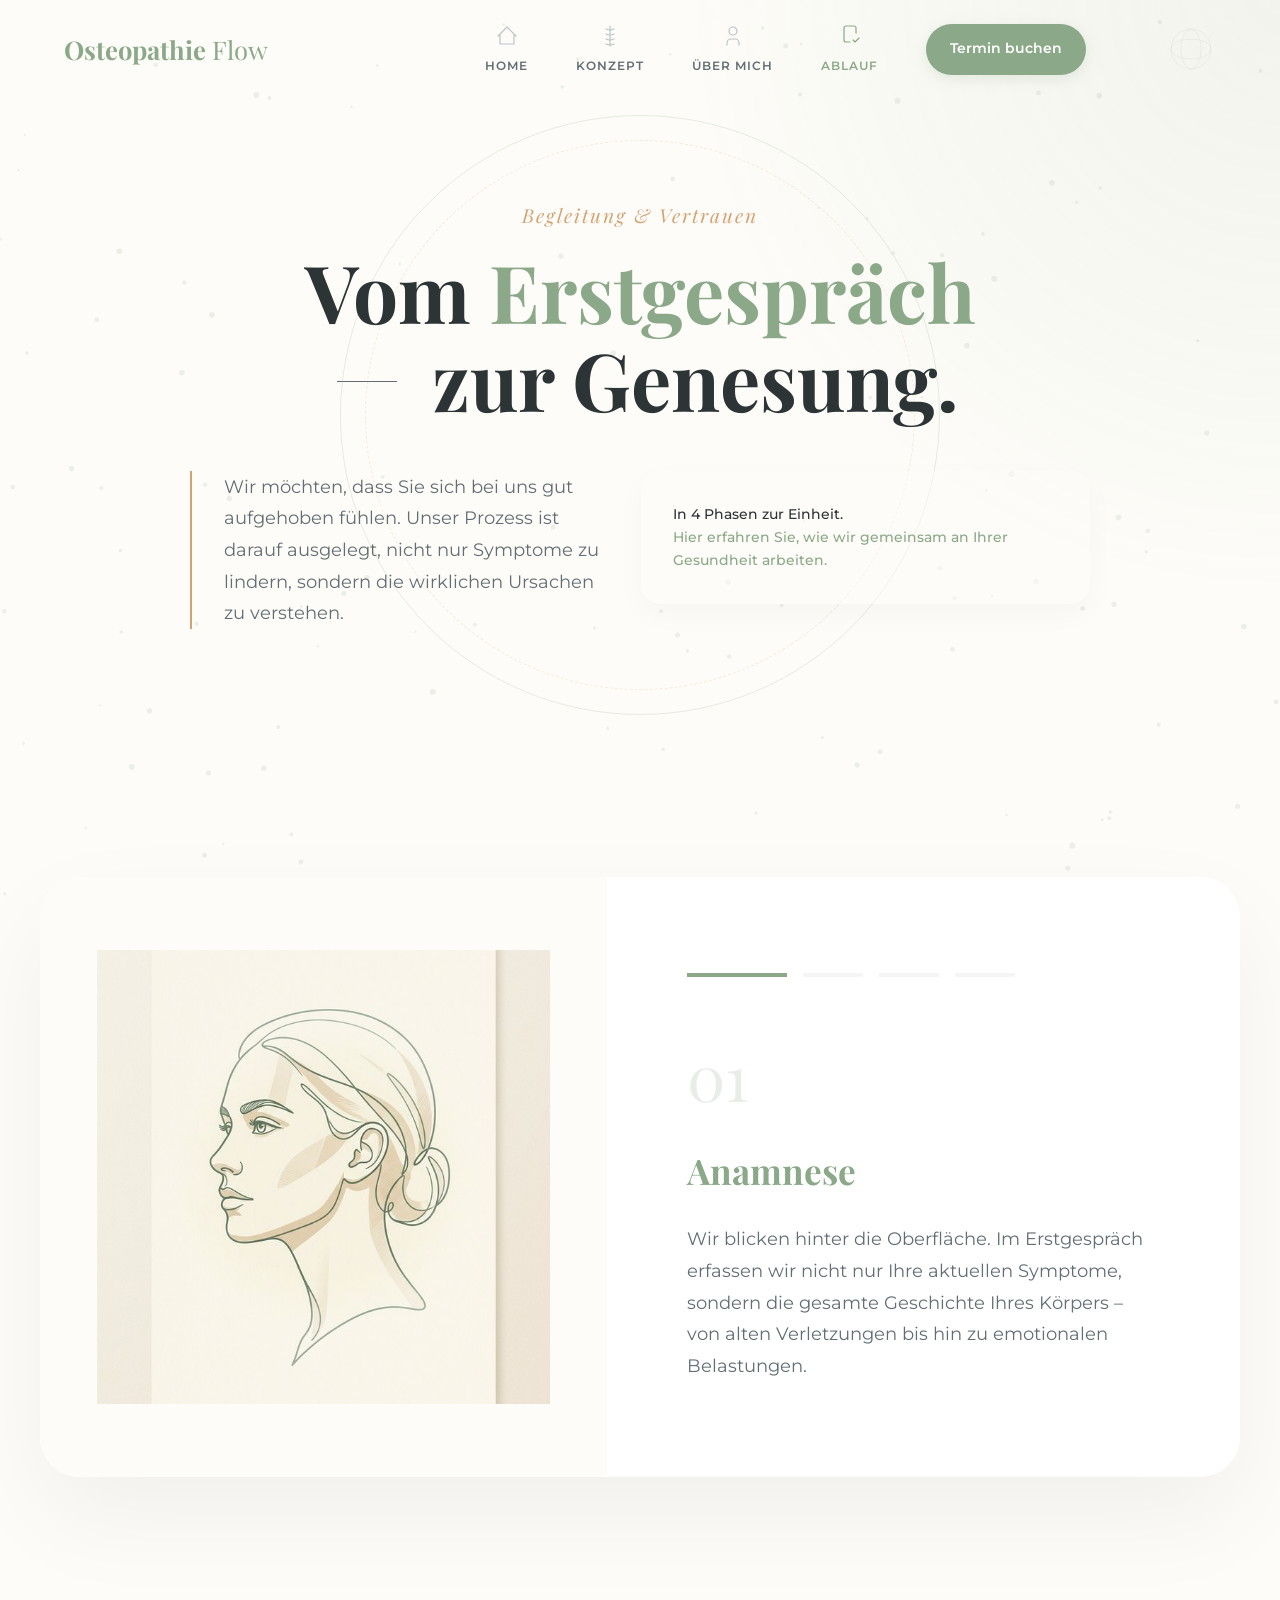
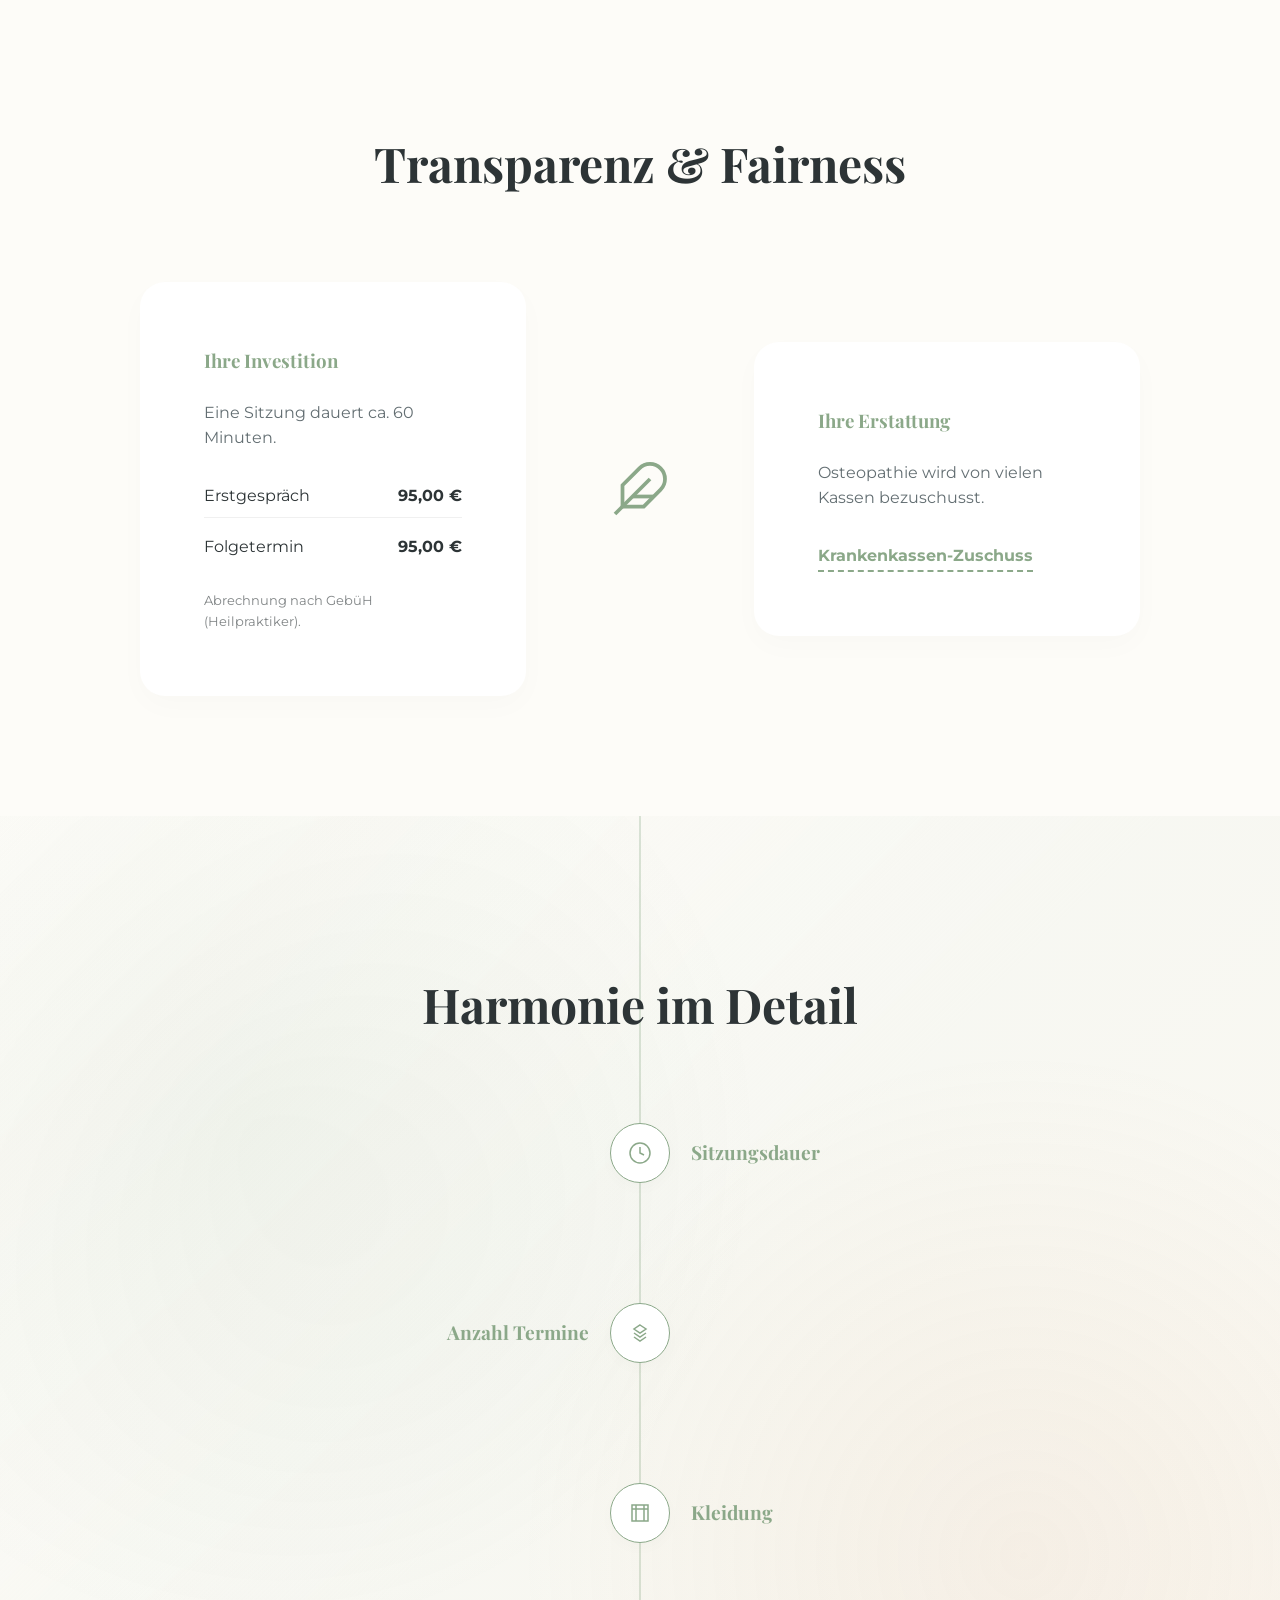
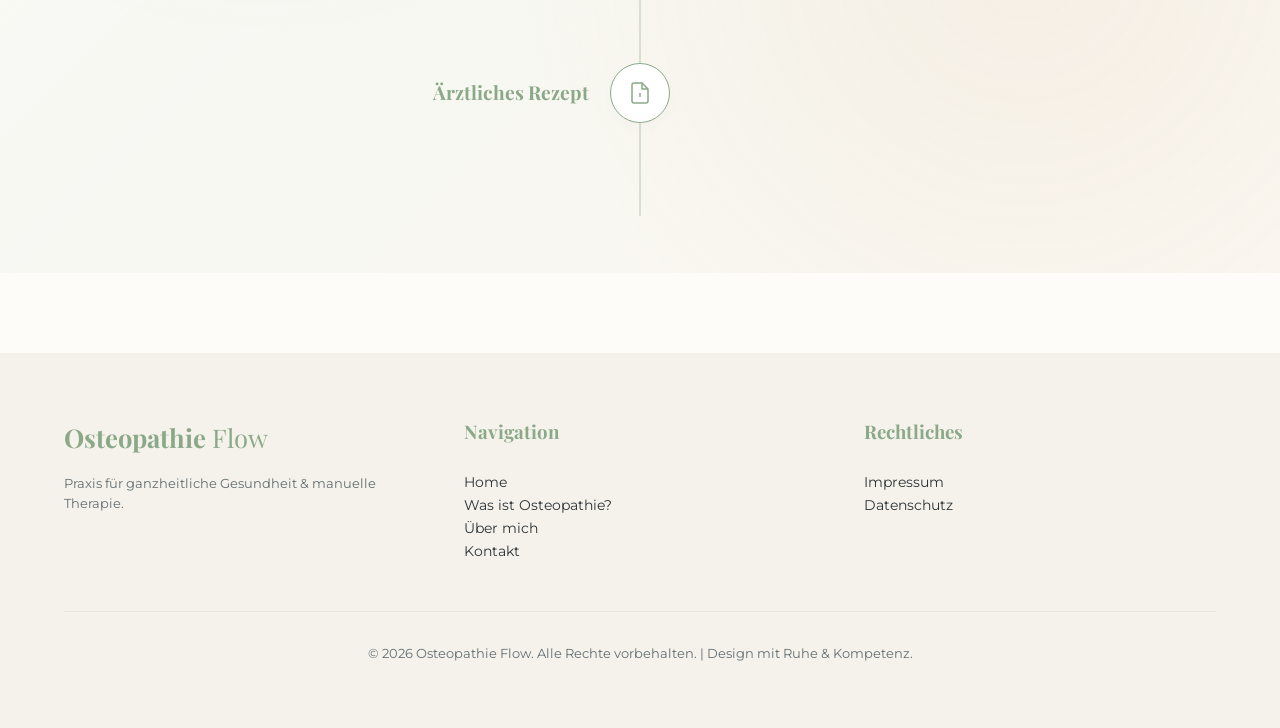
==== ablauf-kosten.html @ a9265644 "Premium Rebrand 2026: Immersive Header, Fascia Particles, Layered Focus Slider, and Interactive Mesh" ====
<!DOCTYPE html>
<html lang="de">
<head>
    <meta charset="UTF-8">
    <meta name="viewport" content="width=device-width, initial-scale=1.0">
    <title>Ablauf & Kosten | Transparenz für Ihre Gesundheit</title>
    <meta name="description" content="Transparente Kosten & Informationen zum Ablauf einer osteopathischen Behandlung. Erstattung durch Krankenkassen & Erstgespräch.">
    <link rel="stylesheet" href="style.css">
    <style>
        .step-card {
            display: flex;
            align-items: center;
            margin-bottom: 3rem;
            background: #fff;
            padding: 2rem;
            border-radius: 15px;
            box-shadow: 0 4px 15px rgba(0,0,0,0.03);
            transition: var(--transition);
        }
        .step-num {
            font-size: 3rem;
            color: var(--primary);
            font-family: 'Playfair Display', serif;
            margin-right: 2rem;
            font-weight: 700;
        }
        .faq-search {
            width: 100%;
            padding: 1rem;
            border: 1px solid #eee;
            border-radius: 50px;
            margin-bottom: 2rem;
            font-family: 'Montserrat', sans-serif;
        }
        .faq-item {
            margin-bottom: 1rem;
            padding: 1.5rem;
            background: #fff;
            border-radius: 10px;
            transition: var(--transition);
        }
        .faq-item h4 { margin-bottom: 0.5rem; color: var(--primary); }
    </style>
</head>
<body>

    <nav id="mainNav">
        <div class="logo">Osteopathie <span style="font-weight: 300;">Flow</span></div>
        <div class="nav-links">
            <a href="index.html" class="nav-item">
                <svg viewBox="0 0 24 24" fill="none" stroke="currentColor" xmlns="http://www.w3.org/2000/svg">
                    <path d="M3 12L12 3L21 12M5 10V20H19V10" stroke-linecap="round" stroke-linejoin="round"/>
                </svg>
                <span>Home</span>
            </a>
            <a href="was-ist-osteopathie.html" class="nav-item">
                <svg viewBox="0 0 24 24" fill="none" stroke="currentColor" xmlns="http://www.w3.org/2000/svg">
                    <path d="M12 2V22M8 5C8 5 10 6 12 6C14 6 16 5 16 5M8 10C8 10 10 11 12 11C14 11 16 10 16 10M8 15C8 15 10 16 12 16C14 16 16 15 16 15M8 20C8 20 10 21 12 21C14 21 16 20 16 20" stroke-linecap="round" stroke-linejoin="round"/>
                </svg>
                <span>Konzept</span>
            </a>
            <a href="ueber-mich.html" class="nav-item">
                <svg viewBox="0 0 24 24" fill="none" stroke="currentColor" xmlns="http://www.w3.org/2000/svg">
                    <path d="M12 11C14.2091 11 16 9.20914 16 7C16 4.79086 14.2091 3 12 3C9.79086 3 8 4.79086 8 7C8 9.20914 9.79086 11 12 11Z" stroke-linecap="round" stroke-linejoin="round"/>
                    <path d="M6 21V19C6 16.7909 7.79086 15 10 15H14C16.2091 15 18 16.7909 18 19V21" stroke-linecap="round" stroke-linejoin="round"/>
                </svg>
                <span>Über mich</span>
            </a>
            <a href="ablauf-kosten.html" class="nav-item active">
                <svg viewBox="0 0 24 24" fill="none" stroke="currentColor" xmlns="http://www.w3.org/2000/svg">
                    <path d="M18 11V6C18 4.89543 17.1046 4 16 4H8C6.89543 4 6 4.89543 6 6V18C6 19.1046 6.89543 20 8 20H12" stroke-linecap="round" stroke-linejoin="round"/>
                    <path d="M15 18L17 20L21 16" stroke-linecap="round" stroke-linejoin="round"/>
                </svg>
                <span>Ablauf</span>
            </a>
            <a href="kontakt.html" class="cta-button">Termin buchen</a>
            <!-- MOBILE SCULPTURE -->
            <div class="sculpture-container">
                <svg viewBox="0 0 100 100">
                    <circle class="sculpture-part" cx="50" cy="50" r="40" />
                    <ellipse class="sculpture-part" cx="50" cy="50" rx="20" ry="40" />
                    <ellipse class="sculpture-part" cx="50" cy="50" rx="40" ry="20" />
                </svg>
            </div>
        </div>
    </nav>

    <main>
        <!-- CREATIVE HERO SECTION -->
        <section class="creative-hero" style="position: relative; padding: 200px 10% 120px; display: flex; align-items: center; justify-content: center; min-height: 70vh; background: radial-gradient(circle at top right, rgba(139, 168, 137, 0.1), transparent 40%);">
            <div class="zen-circle" style="position: absolute; width: 600px; height: 600px; border: 1px solid rgba(139, 168, 137, 0.2); border-radius: 50%; animation: rotateZen 20s linear infinite;"></div>
            <div class="zen-circle" style="position: absolute; width: 550px; height: 550px; border: 1px dashed rgba(212, 163, 115, 0.2); border-radius: 50%; animation: rotateZen 15s linear infinite reverse;"></div>
            
            <div style="position: relative; z-index: 2; text-align: center; max-width: 900px;">
                <span style="font-family: 'Playfair Display'; font-style: italic; color: var(--accent); font-size: 1.2rem; letter-spacing: 2px;">Begleitung & Vertrauen</span>
                <h1 style="font-size: clamp(2.5rem, 8vw, 5rem); line-height: 1.1; margin: 1rem 0 2rem; position: relative; mix-blend-mode: multiply;">
                    Vom <span style="color: var(--primary);">Erstgespräch</span> <br>
                    <span style="font-weight: 300; font-family: 'Montserrat', sans-serif; font-size: 0.5em; vertical-align: middle; margin: 0 1rem; color: #eee; display: inline-block; width: 60px; height: 1px; background: #636E72; position: relative; top: -10px;"></span> zur Genesung.
                </h1>
                <div style="display: flex; gap: 2rem; align-items: flex-start; text-align: left; margin-top: 3rem;">
                    <div style="flex: 1; border-left: 2px solid var(--accent); padding-left: 2rem;">
                        <p style="font-size: 1.1rem; color: var(--text-light); line-height: 1.8;">Wir möchten, dass Sie sich bei uns gut aufgehoben fühlen. Unser Prozess ist darauf ausgelegt, nicht nur Symptome zu lindern, sondern die wirklichen Ursachen zu verstehen.</p>
                    </div>
                    <div style="flex: 1; background: rgba(253, 252, 248, 0.5); backdrop-filter: blur(5px); padding: 2rem; border-radius: 20px; box-shadow: 0 10px 30px rgba(0,0,0,0.03);">
                        <p style="font-size: 0.9rem; font-weight: 500;">In 4 Phasen zur Einheit. <br><span style="color: var(--primary);">Hier erfahren Sie, wie wir gemeinsam an Ihrer Gesundheit arbeiten.</span></p>
                    </div>
                </div>
            </div>
            
            <style>
                @keyframes rotateZen { from { transform: rotate(0deg); } to { transform: rotate(360deg); } }
            </style>
        </section>

        <!-- LAYERED BODY-FOCUS SECTION -->
        <section class="layered-focus" id="focusSlider">
            <div class="focus-visual">
                <img src="body_focus_head.png" class="layer-img active" data-step="1">
                <img src="body_focus_spine.png" class="layer-img" data-step="2">
                <img src="body_focus_hands.png" class="layer-img" data-step="3">
                <img src="body_focus_whole_person.png" class="layer-img" data-step="4">
                <div class="glass-effect"></div>
            </div>
            
            <div class="focus-content">
                <div class="focus-nav">
                    <div class="focus-dot active" onclick="setFocusStep(1)"></div>
                    <div class="focus-dot" onclick="setFocusStep(2)"></div>
                    <div class="focus-dot" onclick="setFocusStep(3)"></div>
                    <div class="focus-dot" onclick="setFocusStep(4)"></div>
                </div>

                <div class="focus-text-box">
                    <div class="focus-step-content active" data-step="1">
                        <div class="focus-step-num">01</div>
                        <h3>Anamnese</h3>
                        <p>Wir blicken hinter die Oberfläche. Im Erstgespräch erfassen wir nicht nur Ihre aktuellen Symptome, sondern die gesamte Geschichte Ihres Körpers – von alten Verletzungen bis hin zu emotionalen Belastungen.</p>
                    </div>
                    <div class="focus-step-content" data-step="2">
                        <div class="focus-step-num">02</div>
                        <h3>Struktur & Befund</h3>
                        <p>Das Fundament Ihrer Gesundheit. Wir untersuchen die Wirbelsäule und das muskuloskelettale System auf Blockaden und Spannungen, die den freien Fluss Ihrer Energie behindern.</p>
                    </div>
                    <div class="focus-step-content" data-step="3">
                        <div class="focus-step-num">03</div>
                        <h3>Manuelle Therapie</h3>
                        <p>Die Heilung durch Berührung. Mit präzisen osteopathischen Techniken lösen wir Gewebespannungen und regen die Selbstheilungskräfte Ihrer Organe und Systeme an.</p>
                    </div>
                    <div class="focus-step-content" data-step="4">
                        <div class="focus-step-num">04</div>
                        <h3>Ganzheitliche Kraft</h3>
                        <p>Wiederherstellung der Balance. Unser Ziel ist es, dass Sie sich als Ganzes wieder lichtvoll und frei bewegen können – im Einklang mit Ihrem inneren Rhythmus.</p>
                    </div>
                </div>
            </div>
        </section>

        <script>
            function setFocusStep(step) {
                // Update Dots
                document.querySelectorAll('.focus-dot').forEach((dot, idx) => {
                    dot.classList.toggle('active', idx + 1 === step);
                });
                
                // Update Images
                document.querySelectorAll('.layer-img').forEach((img) => {
                    img.classList.toggle('active', parseInt(img.dataset.step) === step);
                });
                
                // Update Text
                document.querySelectorAll('.focus-step-content').forEach((content) => {
                    content.classList.toggle('active', parseInt(content.dataset.step) === step);
                });
            }

            // X-Ray Mouse Follow Effect
            const focusView = document.querySelector('.focus-visual');
            focusView.addEventListener('mousemove', (e) => {
                const rect = focusView.getBoundingClientRect();
                const x = ((e.clientX - rect.left) / rect.width) * 100;
                const y = ((e.clientY - rect.top) / rect.height) * 100;
                focusView.style.setProperty('--x', x + '%');
                focusView.style.setProperty('--y', y + '%');
            });
        </script>

        <!-- TRANSPARENCY SCALE SECTION -->
        <section class="scale-container">
            <h2 style="text-align: center; font-size: 3rem; margin-bottom: 5rem;">Transparenz & Fairness</h2>
            
            <div class="scale-layout">
                <!-- Left: Prices -->
                <div class="scale-side">
                    <h3 style="margin-bottom: 1.5rem; color: var(--primary);">Ihre Investition</h3>
                    <p style="margin-bottom: 2rem; color: var(--text-light);">Eine Sitzung dauert ca. 60 Minuten.</p>
                    <ul style="list-style: none; padding: 0;">
                        <li style="display: flex; justify-content: space-between; margin-bottom: 1rem; border-bottom: 1px solid #f0f0f0; padding-bottom: 0.5rem;">
                            <span>Erstgespräch</span>
                            <strong>95,00 €</strong>
                        </li>
                        <li style="display: flex; justify-content: space-between;">
                            <span>Folgetermin</span>
                            <strong>95,00 €</strong>
                        </li>
                    </ul>
                    <p style="font-size: 0.8rem; margin-top: 2rem; opacity: 0.6;">Abrechnung nach GebüH (Heilpraktiker).</p>
                </div>

                <!-- Center: Animated Feather -->
                <div class="scale-center">
                    <svg class="feather-icon" viewBox="0 0 24 24">
                        <path d="M20.24 12.24a6 6 0 0 0-8.49-8.49L5 10.5V19h8.5z" />
                        <line x1="16" y1="8" x2="2" y2="22" />
                        <line x1="17.5" y1="15" x2="9" y2="15" />
                    </svg>
                </div>

                <!-- Right: Reimbursement -->
                <div class="scale-side">
                    <h3 style="margin-bottom: 1.5rem; color: var(--primary);">Ihre Erstattung</h3>
                    <p style="margin-bottom: 2rem; color: var(--text-light);">Osteopathie wird von vielen Kassen bezuschusst.</p>
                    
                    <div class="reimbursement-trigger">
                        Krankenkassen-Zuschuss
                        <div class="checklist-popup">
                            <h4 style="margin-bottom: 1.5rem; font-size: 0.9rem; text-transform: uppercase; letter-spacing: 1px;">So einfach geht's:</h4>
                            <div class="checklist-item">
                                <span class="checklist-num">01</span>
                                <span>Arztbesuch (Empfehlung holen)</span>
                            </div>
                            <div class="checklist-item">
                                <span class="checklist-num">02</span>
                                <span>Behandlung genießen</span>
                            </div>
                            <div class="checklist-item">
                                <span class="checklist-num">03</span>
                                <span>Rechnung einreichen</span>
                            </div>
                            <div class="checklist-item">
                                <span class="checklist-num">04</span>
                                <span style="color: var(--primary); font-weight: 700;">Geld zurückerhalten</span>
                            </div>
                        </div>
                    </div>
                </div>
            </div>
        </section>

        <!-- FASCIA FLOW FAQ SECTION -->
        <section class="fascia-faq">
            <h2 style="text-align: center; font-size: 3rem; margin-bottom: 5rem; position: relative; z-index: 2;">Harmonie im Detail</h2>
            
            <svg class="fascia-svg" style="position: absolute; left: 50%; top: 0; width: 100px; height: 100%; transform: translateX(-50%); z-index: 1;" preserveAspectRatio="none">
                <path id="fasciaPath" d="M50,0 Q50,500 50,1000" stroke="rgba(139, 168, 137, 0.3)" stroke-width="2" fill="none" />
            </svg>
            
            <div class="node-container">
                <!-- Node 1: Time -->
                <div style="position: relative;">
                    <div class="knowledge-node" onclick="toggleNode(this)">
                        <svg class="node-icon" viewBox="0 0 24 24">
                            <circle cx="12" cy="12" r="10" />
                            <path d="M12 6V12L16 14" />
                        </svg>
                        <span class="node-label">Sitzungsdauer</span>
                    </div>
                    <div class="answer-card">
                        <h3>Dauer der Behandlung</h3>
                        <p style="margin-top: 1rem; color: var(--text-light);">Im Durchschnitt planen wir für jede Behandlung etwa 55-60 Minuten ein, um Körper und Geist ausreichend Raum zu geben.</p>
                        <span class="close-btn" onclick="closeNode(this)">verstehen</span>
                    </div>
                </div>

                <!-- Node 2: Sessions -->
                <div style="position: relative;">
                    <div class="knowledge-node" onclick="toggleNode(this)">
                        <svg class="node-icon" viewBox="0 0 24 24">
                            <path d="M12 4 L18 8 L12 12 L6 8 Z" />
                            <path d="M6 12 L12 16 L18 12" />
                            <path d="M6 16 L12 20 L18 16" />
                        </svg>
                        <span class="node-label">Anzahl Termine</span>
                    </div>
                    <div class="answer-card">
                        <h3>Frequenz & Kontinuität</h3>
                        <p style="margin-top: 1rem; color: var(--text-light);">Oft tritt nach 2-3 Terminen eine deutliche Besserung ein. Akute Fälle benötigen meist weniger Zeit als chronische Muster.</p>
                        <span class="close-btn" onclick="closeNode(this)">verstehen</span>
                    </div>
                </div>

                <!-- Node 3: Clothing -->
                <div style="position: relative;">
                    <div class="knowledge-node" onclick="toggleNode(this)">
                        <svg class="node-icon" viewBox="0 0 24 24">
                            <path d="M4 4 h16 v16 h-16 z M4 8 h16 M8 4 v16 M16 4 v16" />
                        </svg>
                        <span class="node-label">Kleidung</span>
                    </div>
                    <div class="answer-card">
                        <h3>Wohlbefinden</h3>
                        <p style="margin-top: 1rem; color: var(--text-light);">Die Untersuchung erfolgt meist in bequemer Unterwäsche. Bringen Sie gerne ein großes Handtuch mit.</p>
                        <span class="close-btn" onclick="closeNode(this)">verstehen</span>
                    </div>
                </div>

                <!-- Node 4: Recipe -->
                <div style="position: relative;">
                    <div class="knowledge-node" onclick="toggleNode(this)">
                        <svg class="node-icon" viewBox="0 0 24 24">
                            <path d="M14 2 H6 a2 2 0 0 0 -2 2 v16 a2 2 0 0 0 2 2 h12 a2 2 0 0 0 2 -2 V8 Z" />
                            <polyline points="14 2 14 8 20 8" />
                            <path d="M12 12 v4 M12 18 h.01" />
                        </svg>
                        <span class="node-label">Ärztliches Rezept</span>
                    </div>
                    <div class="answer-card">
                        <h3>Bürokratie & Erstattung</h3>
                        <p style="margin-top: 1rem; color: var(--text-light);">Für gesetzlich Versicherte verlangen viele Kassen eine ärztliche Empfehlung (Privatrezept), um die Kosten zu erstatten.</p>
                        <span class="close-btn" onclick="closeNode(this)">verstehen</span>
                    </div>
                </div>
            </div>
        </section>
    </main>

    <footer>
        <div class="footer-content">
            <div class="footer-section">
                <div class="logo">Osteopathie <span style="font-weight: 300;">Flow</span></div>
                <p style="font-size: 0.8rem; margin-top: 1rem; color: var(--text-light);">Praxis für ganzheitliche Gesundheit & manuelle Therapie.</p>
            </div>
            <div class="footer-section">
                <h3>Navigation</h3>
                <ul style="font-size: 0.9rem;">
                    <li><a href="index.html">Home</a></li>
                    <li><a href="was-ist-osteopathie.html">Was ist Osteopathie?</a></li>
                    <li><a href="ueber-mich.html">Über mich</a></li>
                    <li><a href="kontakt.html">Kontakt</a></li>
                </ul>
            </div>
            <div class="footer-section">
                <h3>Rechtliches</h3>
                <ul style="font-size: 0.9rem;">
                    <li><a href="impressum.html">Impressum</a></li>
                    <li><a href="datenschutz.html">Datenschutz</a></li>
                </ul>
            </div>
        </div>
        <div class="footer-bottom">
            &copy; 2026 Osteopathie Flow. Alle Rechte vorbehalten. | Design mit Ruhe & Kompetenz.
        </div>
    </footer>

    <script>
        function toggleNode(node) {
            const path = document.getElementById('fasciaPath');
            const isActive = node.classList.contains('active');
            
            document.querySelectorAll('.knowledge-node').forEach(n => n.classList.remove('active'));
            
            if(!isActive) {
                node.classList.add('active');
                // Bending Effect: Depending on if node is even or odd, bend left or right
                const isEven = Array.from(document.querySelectorAll('.knowledge-node')).indexOf(node) % 2 === 0;
                const bend = isEven ? 80 : 20; // Simplified bend logic
                path.setAttribute('d', `M50,0 Q${bend},500 50,1000`);
            } else {
                path.setAttribute('d', 'M50,0 Q50,500 50,1000');
            }
        }

        function closeNode(btn) {
            const card = btn.closest('.answer-card');
            const node = card.previousElementSibling;
            node.classList.remove('active');
            document.getElementById('fasciaPath').setAttribute('d', 'M50,0 Q50,500 50,1000');
        }
    </script>
    <script>
        const mainNav = document.getElementById('mainNav');
        window.addEventListener('scroll', () => {
            if (window.scrollY > 50) mainNav.classList.add('scrolled');
            else mainNav.classList.remove('scrolled');
        });
    </script>
    <script src="particles.js"></script>
</body>
</html>
---- style.css ----
/* GOOGLE FONTS */
@import url('https://fonts.googleapis.com/css2?family=Montserrat:wght@300;400;500;600&family=Playfair+Display:wght@400;700&display=swap');

:root {
    --primary: #8BA889;
    --accent: #D4A373;
    --base: #FDFCF8;
    --text: #2D3436;
    --text-light: #636E72;
    --white: #FFFFFF;
    --transition: all 0.4s cubic-bezier(0.165, 0.84, 0.44, 1);
}

* {
    margin: 0;
    padding: 0;
    box-sizing: border-box;
}

body {
    background-color: var(--base);
    color: var(--text);
    font-family: 'Montserrat', sans-serif;
    line-height: 1.6;
    overflow-x: hidden;
}

h1, h2, h3, h4, h5, h6 {
    font-family: 'Playfair Display', serif;
    font-weight: 700;
    color: var(--text);
}

a {
    text-decoration: none;
    color: inherit;
    transition: var(--transition);
}

ul {
    list-style: none;
}

/* PREMIUM HEADER */
nav {
    display: flex;
    justify-content: space-between;
    align-items: center;
    padding: 1.5rem 5%;
    position: fixed;
    top: 0;
    width: 100%;
    z-index: 1000;
    background: transparent; /* Start transparent */
    backdrop-filter: blur(0px);
    border-bottom: 1px solid transparent;
    transition: all 0.5s cubic-bezier(0.4, 0, 0.2, 1);
}

nav.scrolled {
    background: rgba(253, 252, 248, 0.95);
    backdrop-filter: blur(10px);
    border-bottom: 1px solid rgba(139, 168, 137, 0.1);
    padding: 1rem 5%;
}

/* MOBILE SCULPTURE */
.sculpture-container {
    margin-left: 2rem;
    width: 50px;
    height: 50px;
    display: flex;
    justify-content: center;
    align-items: center;
    transition: var(--transition);
}

.sculpture-container svg {
    width: 100%;
    height: 100%;
    animation: rotateSculpture 20s linear infinite;
}

@keyframes rotateSculpture {
    from { transform: rotate(0deg); }
    to { transform: rotate(360deg); }
}

.sculpture-part {
    fill: none;
    stroke: var(--primary);
    stroke-width: 0.5;
    opacity: 0.4;
}

/* Fascia Background Pattern */
nav::before {
    content: '';
    position: absolute;
    top: 0;
    left: 0;
    width: 100%;
    height: 100%;
    background-image: url("data:image/svg+xml,%3Csvg width='100' height='100' viewBox='0 0 100 100' xmlns='http://www.w3.org/2000/svg'%3E%3Cpath d='M0 0 L100 100 M50 0 L100 50 M0 50 L50 100' stroke='rgba(139, 168, 137, 0.05)' stroke-width='0.5' fill='none'/%3E%3C/svg%3E");
    opacity: 0.5;
    z-index: -1;
    pointer-events: none;
}

.logo {
    font-family: 'Playfair Display', serif;
    font-size: 1.6rem;
    font-weight: 700;
    color: var(--primary);
}

.nav-links {
    display: flex;
    gap: 3rem;
}

.nav-item {
    display: flex;
    flex-direction: column;
    align-items: center;
    gap: 0.5rem;
    font-size: 0.75rem;
    font-weight: 600;
    text-transform: uppercase;
    letter-spacing: 1px;
    color: var(--text-light);
    transition: var(--transition);
}

.nav-item svg {
    width: 24px;
    height: 24px;
    stroke: #BDC3C7; /* Grey by default */
    stroke-width: 1.2;
    transition: var(--transition);
}

.nav-item:hover, .nav-item.active {
    color: var(--primary);
}

.nav-item:hover svg, .nav-item.active svg {
    stroke: var(--primary);
    transform: translateY(-2px);
}

.nav-links a::after {
    content: '';
    position: absolute;
    bottom: -5px;
    left: 0;
    width: 0;
    height: 1px;
    background: var(--accent);
    transition: var(--transition);
}

.nav-links a:hover::after {
    width: 100%;
}

.cta-button {
    background: var(--primary);
    color: var(--white);
    padding: 0.8rem 1.5rem;
    border-radius: 50px;
    font-weight: 600;
    font-size: 0.9rem;
    box-shadow: 0 4px 15px rgba(139, 168, 137, 0.2);
}

.cta-button:hover {
    transform: translateY(-2px);
    box-shadow: 0 6px 20px rgba(139, 168, 137, 0.3);
}

/* IMMERSIVE CANVAS HERO */
.hero {
    height: 100vh;
    display: flex;
    flex-direction: column;
    justify-content: center;
    align-items: center;
    text-align: center;
    padding: 0 10%;
    position: relative;
    overflow: hidden;
    background: linear-gradient(135deg, #FDFCF8 30%, #ecf2ec 60%, #f4eae1 100%);
    background-size: 400% 400%;
    animation: liquidGradient 15s ease infinite;
}

@keyframes liquidGradient {
    0% { background-position: 0% 50%; }
    50% { background-position: 100% 50%; }
    100% { background-position: 0% 50%; }
}

#heroCanvas {
    position: absolute;
    top: 0;
    left: 0;
    width: 100%;
    height: 100%;
    z-index: 2; /* In front of text */
    pointer-events: all;
    mix-blend-mode: multiply;
}

.hero-content-wrapper {
    position: relative;
    z-index: 1; /* Behind mesh */
}

.hero h1 {
    font-size: clamp(3rem, 10vw, 6rem);
    line-height: 1.1;
    margin-bottom: 2rem;
    color: var(--primary);
}

.hero p {
    font-size: 1.2rem;
    max-width: 600px;
    margin: 0 auto 3rem;
    color: var(--text-light);
}

.hero-actions {
    display: flex;
    justify-content: center;
    gap: 1.5rem;
    opacity: 0.8; /* Slightly obscured by default */
    transition: opacity 0.5s ease;
}

.hero:hover .hero-actions {
    opacity: 1;
}

/* FASCIA FLOW FAQ */
.fascia-faq {
    position: relative;
    padding: 150px 5%;
    background: linear-gradient(135deg, rgba(253, 252, 248, 1) 0%, rgba(139, 168, 137, 0.05) 50%, rgba(212, 163, 115, 0.05) 100%);
    overflow: hidden;
}

.fascia-faq::before {
    content: '';
    position: absolute;
    top: 0; left: 0; width: 100%; height: 100%;
    background: radial-gradient(circle at 20% 30%, rgba(139, 168, 137, 0.1), transparent 40%),
                radial-gradient(circle at 80% 70%, rgba(212, 163, 115, 0.1), transparent 40%);
    animation: moveFluids 20s ease-in-out infinite alternate;
}

@keyframes moveFluids {
    from { transform: translate(-5%, -5%) scale(1); }
    to { transform: translate(5%, 5%) scale(1.1); }
}

.fascia-thread {
    position: absolute;
    left: 50%;
    top: 0;
    bottom: 0;
    width: 2px;
    background: rgba(139, 168, 137, 0.2);
    transform: translateX(-50%);
    z-index: 1;
}

.fascia-thread::after {
    content: '';
    position: absolute;
    top: 0; left: 0; width: 100%; height: 100%;
    background: linear-gradient(to bottom, transparent, var(--primary), transparent);
    opacity: 0.5;
}

.node-container {
    position: relative;
    z-index: 2;
    display: flex;
    flex-direction: column;
    align-items: center;
    gap: 120px;
}

.knowledge-node {
    position: relative;
    width: 60px;
    height: 60px;
    background: #fff;
    border: 1px solid var(--primary);
    border-radius: 50%;
    display: flex;
    justify-content: center;
    align-items: center;
    cursor: pointer;
    transition: all 0.6s cubic-bezier(0.165, 0.84, 0.44, 1);
    box-shadow: 0 5px 15px rgba(0,0,0,0.02);
}

.node-icon {
    width: 24px;
    height: 24px;
    stroke: var(--primary);
    stroke-width: 1.5;
    fill: none;
    transition: var(--transition);
}

.node-label {
    position: absolute;
    left: 80px;
    width: 200px;
    font-family: 'Playfair Display', serif;
    font-weight: 700;
    color: var(--primary);
    font-size: 1.2rem;
    pointer-events: none;
    transition: var(--transition);
}

.node-container div:nth-child(even) .node-label {
    left: auto;
    right: 80px;
    text-align: right;
}

.knowledge-node:hover {
    transform: scale(1.3);
    box-shadow: 0 10px 30px rgba(139, 168, 137, 0.15);
}

.answer-card {
    position: absolute;
    top: 50%;
    left: 50%;
    transform: translate(-50%, -50%) scale(0.8);
    background: #fff;
    padding: 3rem;
    border-radius: 30px;
    width: 400px;
    text-align: center;
    opacity: 0;
    pointer-events: none;
    transition: all 0.6s cubic-bezier(0.175, 0.885, 0.32, 1.275);
    box-shadow: 0 40px 100px rgba(0,0,0,0.05);
}

.knowledge-node.active {
    opacity: 0;
    transform: scale(3);
}

.knowledge-node.active + .answer-card {
    opacity: 1;
    transform: translate(-50%, -50%) scale(1);
    pointer-events: all;
}

.close-btn {
    margin-top: 1.5rem;
    color: var(--primary);
    font-size: 0.8rem;
    text-transform: uppercase;
    font-weight: 600;
    cursor: pointer;
    display: inline-block;
    border-bottom: 1px solid var(--primary);
}

.hero p {
    font-size: 1.2rem;
    color: var(--text-light);
    max-width: 600px;
    margin-bottom: 2rem;
    opacity: 0;
    transform: translateY(30px);
    animation: fadeInUp 1s ease 0.2s forwards;
}

@keyframes fadeInUp {
    to {
        opacity: 1;
        transform: translateY(0);
    }
}

/* LAYERED BODY-FOCUS SECTION */
.layered-focus {
    position: relative;
    max-width: 1200px;
    margin: 8rem auto;
    background: #fff;
    border-radius: 40px;
    overflow: hidden;
    display: flex;
    box-shadow: 0 40px 100px rgba(0,0,0,0.05);
    min-height: 600px;
}

.focus-visual {
    flex: 1.2;
    background: var(--base);
    position: relative;
    overflow: hidden;
}

.layer-img {
    position: absolute;
    top: 50%;
    left: 50%;
    transform: translate(-50%, -50%) scale(1.1);
    width: 80%;
    height: 80%;
    object-fit: contain;
    opacity: 0;
    transition: all 1s cubic-bezier(0.165, 0.84, 0.44, 1);
    filter: blur(10px);
}

.layer-img.active {
    opacity: 1;
    transform: translate(-50%, -50%) scale(1);
    filter: blur(0);
}

.focus-content {
    flex: 1;
    padding: 5rem;
    display: flex;
    flex-direction: column;
    justify-content: center;
}

.focus-nav {
    display: flex;
    gap: 1rem;
    margin-bottom: 3rem;
}

.focus-dot {
    width: 60px;
    height: 4px;
    background: rgba(139, 168, 137, 0.1);
    cursor: pointer;
    transition: var(--transition);
    position: relative;
}

.focus-dot.active {
    background: var(--primary);
    width: 100px;
}

.focus-step-num {
    font-family: 'Playfair Display', serif;
    font-size: 4rem;
    color: var(--primary);
    opacity: 0.2;
    margin-bottom: 1rem;
}

.focus-text-box {
    position: relative;
}

.focus-step-content {
    display: none;
    animation: fadeInFocus 0.8s ease forwards;
}

.focus-step-content.active {
    display: block;
}

@keyframes fadeInFocus {
    from { opacity: 0; transform: translateY(20px); }
    to { opacity: 1; transform: translateY(0); }
}

.focus-step-content h3 {
    font-size: 2.2rem;
    margin-bottom: 1.5rem;
    color: var(--primary);
}

.focus-step-content p {
    font-size: 1.1rem;
    line-height: 1.8;
    color: var(--text-light);
}

/* X-Ray / Glass Effect Overlay */
.glass-effect {
    position: absolute;
    top: 0; left: 0; width: 100%; height: 100%;
    background: radial-gradient(circle at var(--x, 50%) var(--y, 50%), transparent 100px, rgba(253, 252, 248, 0.4) 150px);
    pointer-events: none;
}

/* FOOTER */

footer {
    padding: 4rem 5%;
    background: #f4f2eb;
    margin-top: 5rem;
}

.footer-content {
    display: grid;
    grid-template-columns: repeat(auto-fit, minmax(200px, 1fr));
    gap: 3rem;
    margin-bottom: 3rem;
}

.footer-section h3 {
    margin-bottom: 1.5rem;
    color: var(--primary);
}

.footer-bottom {
    border-top: 1px solid rgba(0,0,0,0.05);
    padding-top: 2rem;
    text-align: center;
    font-size: 0.8rem;
    color: var(--text-light);
}

/* TRANSPARENCY SCALE (COSTS) */
.scale-container {
    padding: 120px 5%;
    background: var(--base);
    position: relative;
    overflow: hidden;
}

.scale-layout {
    display: flex;
    max-width: 1000px;
    margin: 0 auto;
    align-items: center;
    gap: 4rem;
    position: relative;
    z-index: 2;
}

.scale-side {
    flex: 1;
    background: #fff;
    padding: 4rem;
    border-radius: 25px;
    box-shadow: 0 10px 30px rgba(0,0,0,0.02);
    transition: var(--transition);
}

.scale-side:hover {
    transform: translateY(-5px);
    box-shadow: 0 20px 50px rgba(139, 168, 137, 0.08);
}

.scale-center {
    flex: 0 0 100px;
    display: flex;
    justify-content: center;
    align-items: center;
}

.feather-icon {
    width: 60px;
    height: 60px;
    stroke: var(--primary);
    stroke-width: 1.5;
    fill: none;
    animation: featherFloat 4s ease-in-out infinite;
}

@keyframes featherFloat {
    0%, 100% { transform: rotate(10deg) translateY(0); }
    50% { transform: rotate(-10deg) translateY(-20px); }
}

.reimbursement-trigger {
    position: relative;
    display: inline-block;
    cursor: pointer;
    color: var(--primary);
    font-weight: 700;
    border-bottom: 2px dashed var(--primary);
    padding-bottom: 2px;
}

.checklist-popup {
    position: absolute;
    bottom: 120%;
    left: 50%;
    transform: translateX(-50%) translateY(10px);
    width: 280px;
    background: #fff;
    padding: 2rem;
    border-radius: 20px;
    box-shadow: 0 30px 60px rgba(0,0,0,0.1);
    opacity: 0;
    pointer-events: none;
    transition: all 0.4s cubic-bezier(0.175, 0.885, 0.32, 1.275);
    z-index: 10;
}

.reimbursement-trigger:hover .checklist-popup {
    opacity: 1;
    transform: translateX(-50%) translateY(0);
    pointer-events: all;
}

.checklist-item {
    display: flex;
    align-items: center;
    gap: 1rem;
    margin-bottom: 1rem;
    font-size: 0.9rem;
    text-align: left;
}

.checklist-item svg {
    flex-shrink: 0;
    width: 16px;
    height: 16px;
    stroke: var(--accent);
}

.checklist-num {
    font-weight: 700;
    color: var(--accent);
    font-size: 0.8rem;
}

/* MOBILE RESPONSIVENESS */

@media (max-width: 768px) {
    .nav-links {
        display: none;
    }
    .hero h1 {
        font-size: 2.5rem;
    }
}
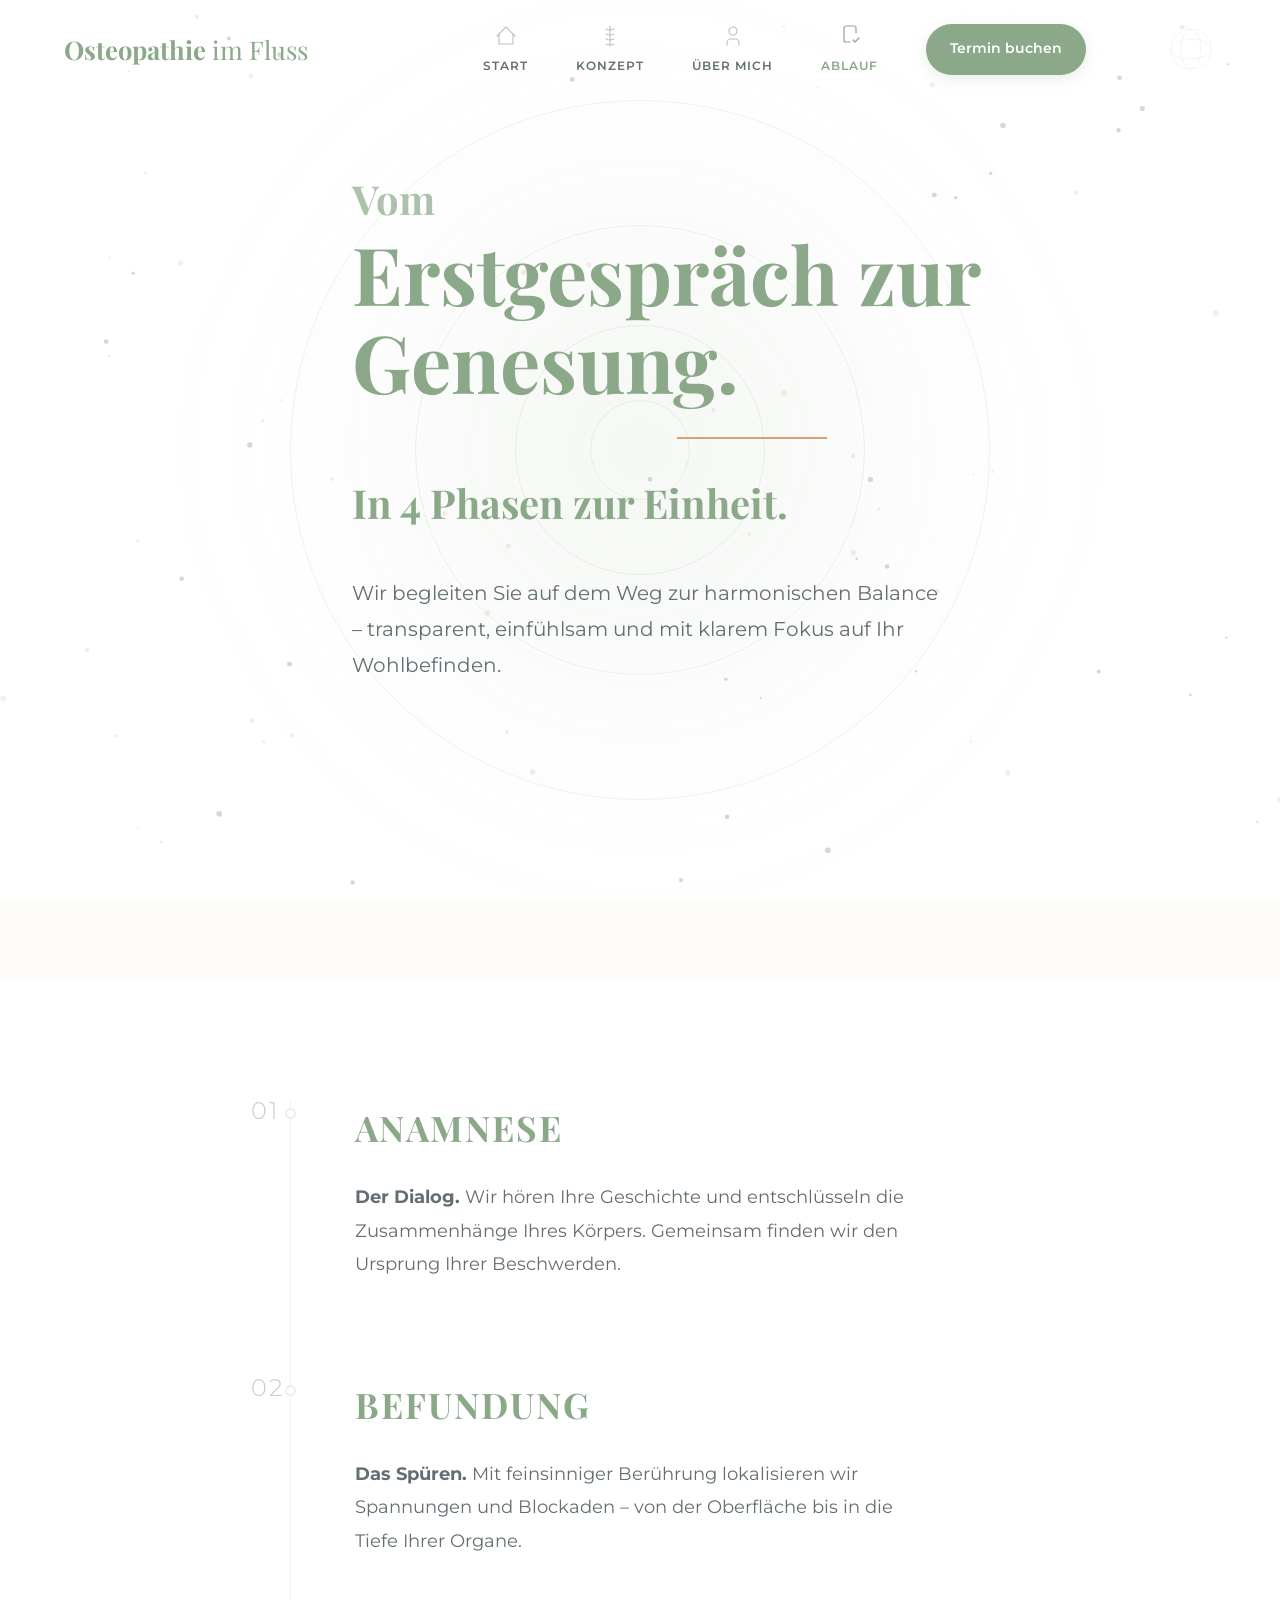
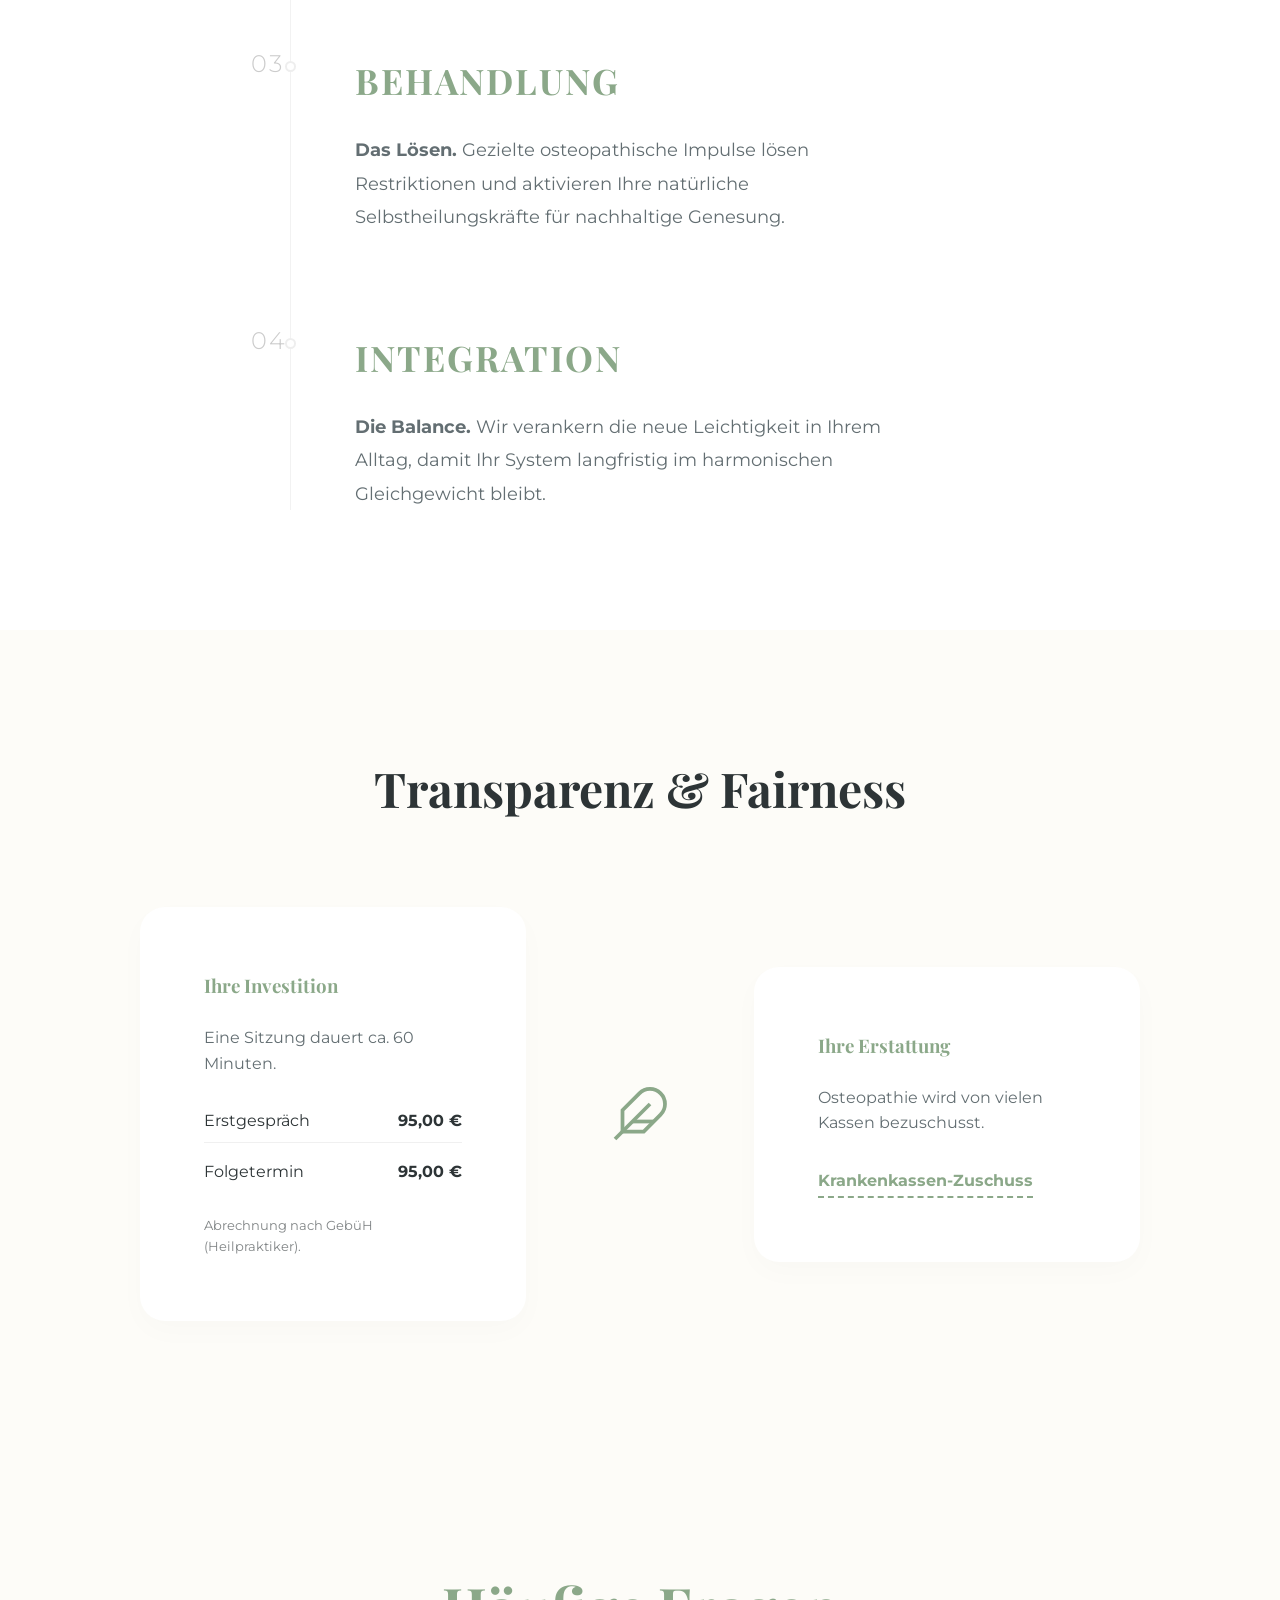
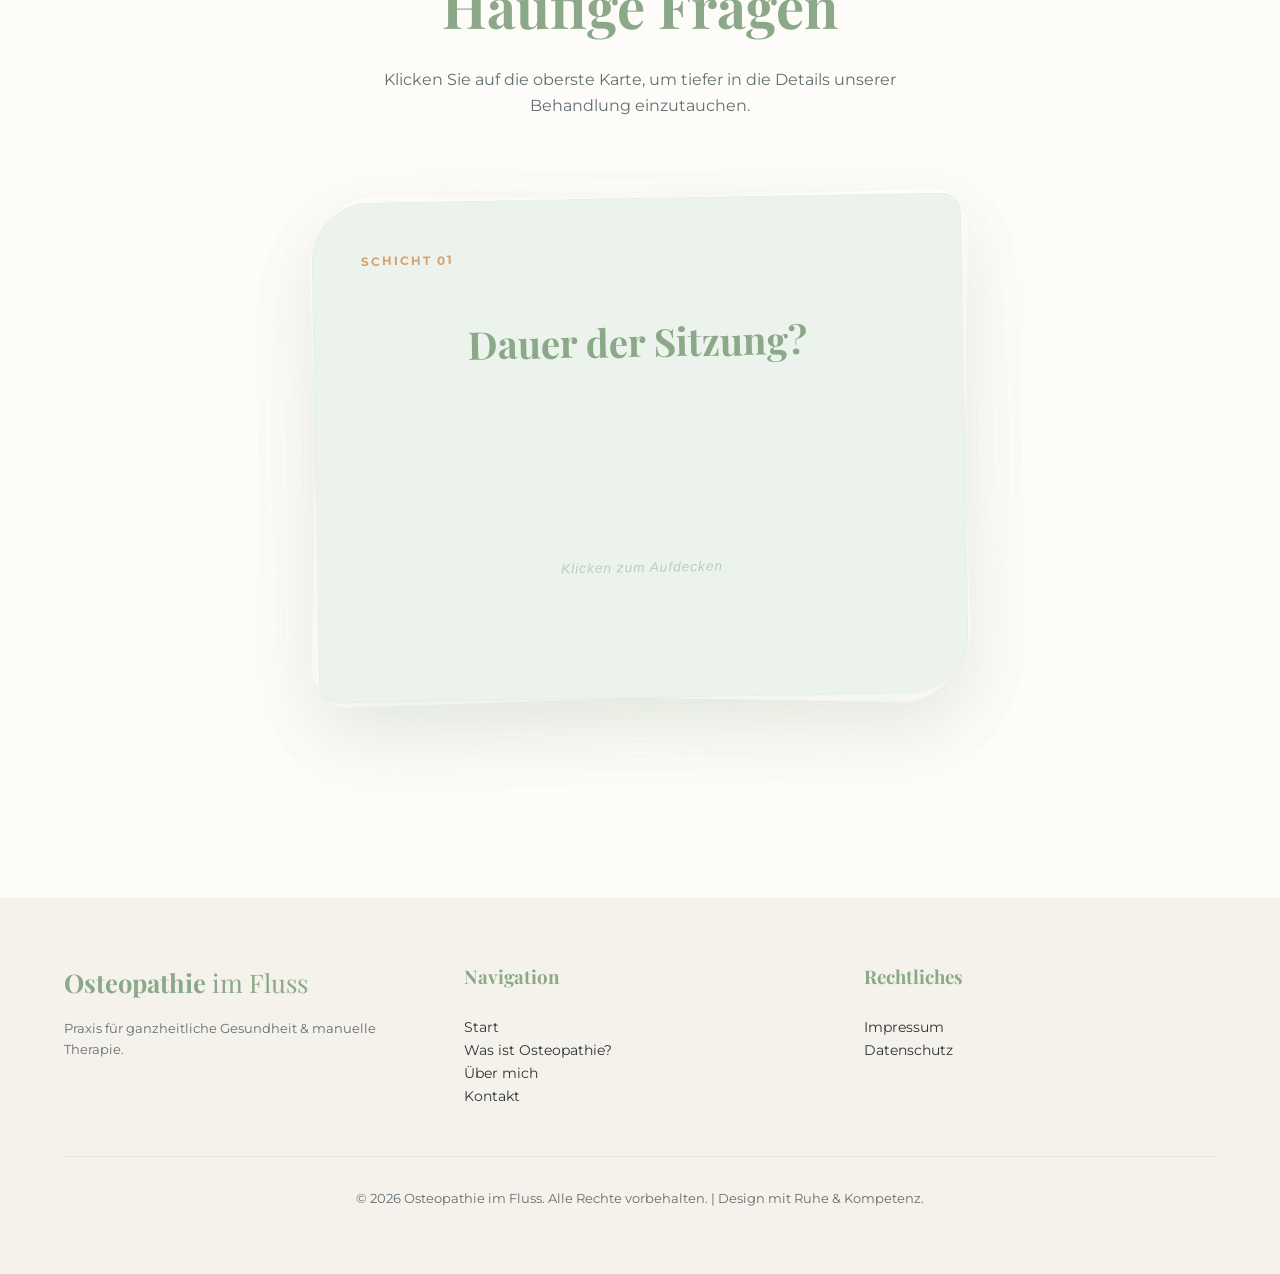
==== commit 83dc89c1: "Modernisierung: Orbital Starfield & Insight Pulse Hero System integriert" ====
--- a/ablauf-kosten.html
+++ b/ablauf-kosten.html
@@ -45,13 +45,13 @@
 <body>
 
     <nav id="mainNav">
-        <div class="logo">Osteopathie <span style="font-weight: 300;">Flow</span></div>
+        <div class="logo">Osteopathie <span style="font-weight: 300;">im Fluss</span></div>
         <div class="nav-links">
             <a href="index.html" class="nav-item">
                 <svg viewBox="0 0 24 24" fill="none" stroke="currentColor" xmlns="http://www.w3.org/2000/svg">
                     <path d="M3 12L12 3L21 12M5 10V20H19V10" stroke-linecap="round" stroke-linejoin="round"/>
                 </svg>
-                <span>Home</span>
+                <span>Start</span>
             </a>
             <a href="was-ist-osteopathie.html" class="nav-item">
                 <svg viewBox="0 0 24 24" fill="none" stroke="currentColor" xmlns="http://www.w3.org/2000/svg">
@@ -86,103 +86,117 @@
     </nav>
 
     <main>
-        <!-- CREATIVE HERO SECTION -->
-        <section class="creative-hero" style="position: relative; padding: 200px 10% 120px; display: flex; align-items: center; justify-content: center; min-height: 70vh; background: radial-gradient(circle at top right, rgba(139, 168, 137, 0.1), transparent 40%);">
-            <div class="zen-circle" style="position: absolute; width: 600px; height: 600px; border: 1px solid rgba(139, 168, 137, 0.2); border-radius: 50%; animation: rotateZen 20s linear infinite;"></div>
-            <div class="zen-circle" style="position: absolute; width: 550px; height: 550px; border: 1px dashed rgba(212, 163, 115, 0.2); border-radius: 50%; animation: rotateZen 15s linear infinite reverse;"></div>
+        <!-- CONCEPT HERO (ORBITAL STARFIELD) -->
+        <section class="concept-hero" id="conceptHero">
+            <!-- Background Orbit System -->
+            <div class="orbital-bg-system" id="orbitalSystem">
+                <div class="orbit-line"></div>
+                <div class="orbit-line"></div>
+                <div class="orbit-line"></div>
+                <div class="orbit-line"></div>
+            </div>
             
-            <div style="position: relative; z-index: 2; text-align: center; max-width: 900px;">
-                <span style="font-family: 'Playfair Display'; font-style: italic; color: var(--accent); font-size: 1.2rem; letter-spacing: 2px;">Begleitung & Vertrauen</span>
-                <h1 style="font-size: clamp(2.5rem, 8vw, 5rem); line-height: 1.1; margin: 1rem 0 2rem; position: relative; mix-blend-mode: multiply;">
-                    Vom <span style="color: var(--primary);">Erstgespräch</span> <br>
-                    <span style="font-weight: 300; font-family: 'Montserrat', sans-serif; font-size: 0.5em; vertical-align: middle; margin: 0 1rem; color: #eee; display: inline-block; width: 60px; height: 1px; background: #636E72; position: relative; top: -10px;"></span> zur Genesung.
-                </h1>
-                <div style="display: flex; gap: 2rem; align-items: flex-start; text-align: left; margin-top: 3rem;">
-                    <div style="flex: 1; border-left: 2px solid var(--accent); padding-left: 2rem;">
-                        <p style="font-size: 1.1rem; color: var(--text-light); line-height: 1.8;">Wir möchten, dass Sie sich bei uns gut aufgehoben fühlen. Unser Prozess ist darauf ausgelegt, nicht nur Symptome zu lindern, sondern die wirklichen Ursachen zu verstehen.</p>
-                    </div>
-                    <div style="flex: 1; background: rgba(253, 252, 248, 0.5); backdrop-filter: blur(5px); padding: 2rem; border-radius: 20px; box-shadow: 0 10px 30px rgba(0,0,0,0.03);">
-                        <p style="font-size: 0.9rem; font-weight: 500;">In 4 Phasen zur Einheit. <br><span style="color: var(--primary);">Hier erfahren Sie, wie wir gemeinsam an Ihrer Gesundheit arbeiten.</span></p>
-                    </div>
-                </div>
-            </div>
+            <!-- Stardust Particle System -->
+            <canvas id="starfieldCanvas" class="particle-canvas"></canvas>
             
-            <style>
-                @keyframes rotateZen { from { transform: rotate(0deg); } to { transform: rotate(360deg); } }
-            </style>
+            <!-- Glow Focus -->
+            <div class="glow-focus-box"></div>
+            <div class="starfield-glow"></div>
+
+            <div class="concept-hero-content">
+                <h1><span style="font-size: 0.5em; display: block; margin-bottom: 0.5rem; opacity: 0.7;">Vom</span> Erstgespräch zur Genesung.</h1>
+                <div class="title-line"></div>
+                <h2 style="font-family: 'Playfair Display', serif; font-size: 2.5rem; color: var(--primary); margin-top: 2rem;">In 4 Phasen zur Einheit.</h2>
+                <p>Wir begleiten Sie auf dem Weg zur harmonischen Balance – transparent, einfühlsam und mit klarem Fokus auf Ihr Wohlbefinden.</p>
+            </div>
         </section>
 
-        <!-- LAYERED BODY-FOCUS SECTION -->
-        <section class="layered-focus" id="focusSlider">
-            <div class="focus-visual">
-                <img src="body_focus_head.png" class="layer-img active" data-step="1">
-                <img src="body_focus_spine.png" class="layer-img" data-step="2">
-                <img src="body_focus_hands.png" class="layer-img" data-step="3">
-                <img src="body_focus_whole_person.png" class="layer-img" data-step="4">
-                <div class="glass-effect"></div>
-            </div>
-            
-            <div class="focus-content">
-                <div class="focus-nav">
-                    <div class="focus-dot active" onclick="setFocusStep(1)"></div>
-                    <div class="focus-dot" onclick="setFocusStep(2)"></div>
-                    <div class="focus-dot" onclick="setFocusStep(3)"></div>
-                    <div class="focus-dot" onclick="setFocusStep(4)"></div>
-                </div>
-
-                <div class="focus-text-box">
-                    <div class="focus-step-content active" data-step="1">
-                        <div class="focus-step-num">01</div>
-                        <h3>Anamnese</h3>
-                        <p>Wir blicken hinter die Oberfläche. Im Erstgespräch erfassen wir nicht nur Ihre aktuellen Symptome, sondern die gesamte Geschichte Ihres Körpers – von alten Verletzungen bis hin zu emotionalen Belastungen.</p>
-                    </div>
-                    <div class="focus-step-content" data-step="2">
-                        <div class="focus-step-num">02</div>
-                        <h3>Struktur & Befund</h3>
-                        <p>Das Fundament Ihrer Gesundheit. Wir untersuchen die Wirbelsäule und das muskuloskelettale System auf Blockaden und Spannungen, die den freien Fluss Ihrer Energie behindern.</p>
-                    </div>
-                    <div class="focus-step-content" data-step="3">
-                        <div class="focus-step-num">03</div>
-                        <h3>Manuelle Therapie</h3>
-                        <p>Die Heilung durch Berührung. Mit präzisen osteopathischen Techniken lösen wir Gewebespannungen und regen die Selbstheilungskräfte Ihrer Organe und Systeme an.</p>
-                    </div>
-                    <div class="focus-step-content" data-step="4">
-                        <div class="focus-step-num">04</div>
-                        <h3>Ganzheitliche Kraft</h3>
-                        <p>Wiederherstellung der Balance. Unser Ziel ist es, dass Sie sich als Ganzes wieder lichtvoll und frei bewegen können – im Einklang mit Ihrem inneren Rhythmus.</p>
-                    </div>
-                </div>
-            </div>
-        </section>
-
         <script>
-            function setFocusStep(step) {
-                // Update Dots
-                document.querySelectorAll('.focus-dot').forEach((dot, idx) => {
-                    dot.classList.toggle('active', idx + 1 === step);
-                });
-                
-                // Update Images
-                document.querySelectorAll('.layer-img').forEach((img) => {
-                    img.classList.toggle('active', parseInt(img.dataset.step) === step);
-                });
-                
-                // Update Text
-                document.querySelectorAll('.focus-step-content').forEach((content) => {
-                    content.classList.toggle('active', parseInt(content.dataset.step) === step);
+            // Orbital Parallax & Particle System
+            const hero = document.getElementById('conceptHero');
+            const orbitalSystem = document.getElementById('orbitalSystem');
+            const orbitLines = document.querySelectorAll('.orbit-line');
+            const canvas = document.getElementById('starfieldCanvas');
+            const ctx = canvas.getContext('2d');
+
+            setTimeout(() => hero.classList.add('visible'), 500);
+
+            function resize() {
+                canvas.width = window.innerWidth;
+                canvas.height = window.innerHeight;
+            }
+            window.addEventListener('resize', resize);
+            resize();
+
+            const particles = [];
+            for (let i = 0; i < 80; i++) {
+                particles.push({
+                    x: Math.random() * canvas.width,
+                    y: Math.random() * canvas.height,
+                    size: Math.random() * 2 + 1,
+                    speedX: Math.random() * 0.5 - 0.25,
+                    speedY: Math.random() * 0.5 - 0.25,
+                    glow: Math.random() > 0.5
                 });
             }
 
-            // X-Ray Mouse Follow Effect
-            const focusView = document.querySelector('.focus-visual');
-            focusView.addEventListener('mousemove', (e) => {
-                const rect = focusView.getBoundingClientRect();
-                const x = ((e.clientX - rect.left) / rect.width) * 100;
-                const y = ((e.clientY - rect.top) / rect.height) * 100;
-                focusView.style.setProperty('--x', x + '%');
-                focusView.style.setProperty('--y', y + '%');
+            function animate() {
+                ctx.clearRect(0, 0, canvas.width, canvas.height);
+                particles.forEach(p => {
+                    p.x += p.speedX;
+                    p.y += p.speedY;
+                    if (p.x < 0 || p.x > canvas.width) p.speedX *= -1;
+                    if (p.y < 0 || p.y > canvas.height) p.speedY *= -1;
+
+                    ctx.beginPath();
+                    ctx.arc(p.x, p.y, p.size, 0, Math.PI * 2);
+                    ctx.fillStyle = p.glow ? 'rgba(139, 168, 137, 0.4)' : 'rgba(212, 163, 115, 0.2)';
+                    ctx.fill();
+                });
+                requestAnimationFrame(animate);
+            }
+            animate();
+
+            hero.addEventListener('mousemove', (e) => {
+                const moveX = (e.clientX - window.innerWidth / 2) * 0.05;
+                const moveY = (e.clientY - window.innerHeight / 2) * 0.05;
+                
+                orbitLines.forEach((line, index) => {
+                    const depth = (index + 1) * 0.2;
+                    line.style.transform = `translate(calc(-50% + ${moveX * depth}px), calc(-50% + ${moveY * depth}px))`;
+                });
             });
         </script>
+
+        <!-- MINIMALIST TIMELINE (ABLAUF) -->
+        <section class="timeline-section">
+            <div class="timeline-container">
+                <div class="timeline-item">
+                    <div class="timeline-dot"></div>
+                    <span class="timeline-num">01</span>
+                    <h3>Anamnese</h3>
+                    <p><strong>Der Dialog.</strong> Wir hören Ihre Geschichte und entschlüsseln die Zusammenhänge Ihres Körpers. Gemeinsam finden wir den Ursprung Ihrer Beschwerden.</p>
+                </div>
+                <div class="timeline-item">
+                    <div class="timeline-dot"></div>
+                    <span class="timeline-num">02</span>
+                    <h3>Befundung</h3>
+                    <p><strong>Das Spüren.</strong> Mit feinsinniger Berührung lokalisieren wir Spannungen und Blockaden – von der Oberfläche bis in die Tiefe Ihrer Organe.</p>
+                </div>
+                <div class="timeline-item">
+                    <div class="timeline-dot"></div>
+                    <span class="timeline-num">03</span>
+                    <h3>Behandlung</h3>
+                    <p><strong>Das Lösen.</strong> Gezielte osteopathische Impulse lösen Restriktionen und aktivieren Ihre natürliche Selbstheilungskräfte für nachhaltige Genesung.</p>
+                </div>
+                <div class="timeline-item">
+                    <div class="timeline-dot"></div>
+                    <span class="timeline-num">04</span>
+                    <h3>Integration</h3>
+                    <p><strong>Die Balance.</strong> Wir verankern die neue Leichtigkeit in Ihrem Alltag, damit Ihr System langfristig im harmonischen Gleichgewicht bleibt.</p>
+                </div>
+            </div>
+        </section>
 
         <!-- TRANSPARENCY SCALE SECTION -->
         <section class="scale-container">
@@ -246,93 +260,46 @@
             </div>
         </section>
 
-        <!-- FASCIA FLOW FAQ SECTION -->
-        <section class="fascia-faq">
-            <h2 style="text-align: center; font-size: 3rem; margin-bottom: 5rem; position: relative; z-index: 2;">Harmonie im Detail</h2>
+        <!-- FAQ STACK SECTION -->
+        <section class="faq-stack-section">
+            <h2 style="text-align: center; font-size: 3.5rem; color: var(--primary);">Häufige Fragen</h2>
+            <p style="text-align: center; color: var(--text-light); max-width: 600px; margin: 1rem auto 0;">Klicken Sie auf die oberste Karte, um tiefer in die Details unserer Behandlung einzutauchen.</p>
             
-            <svg class="fascia-svg" style="position: absolute; left: 50%; top: 0; width: 100px; height: 100%; transform: translateX(-50%); z-index: 1;" preserveAspectRatio="none">
-                <path id="fasciaPath" d="M50,0 Q50,500 50,1000" stroke="rgba(139, 168, 137, 0.3)" stroke-width="2" fill="none" />
-            </svg>
-            
-            <div class="node-container">
-                <!-- Node 1: Time -->
-                <div style="position: relative;">
-                    <div class="knowledge-node" onclick="toggleNode(this)">
-                        <svg class="node-icon" viewBox="0 0 24 24">
-                            <circle cx="12" cy="12" r="10" />
-                            <path d="M12 6V12L16 14" />
-                        </svg>
-                        <span class="node-label">Sitzungsdauer</span>
-                    </div>
-                    <div class="answer-card">
-                        <h3>Dauer der Behandlung</h3>
-                        <p style="margin-top: 1rem; color: var(--text-light);">Im Durchschnitt planen wir für jede Behandlung etwa 55-60 Minuten ein, um Körper und Geist ausreichend Raum zu geben.</p>
-                        <span class="close-btn" onclick="closeNode(this)">verstehen</span>
-                    </div>
-                </div>
-
-                <!-- Node 2: Sessions -->
-                <div style="position: relative;">
-                    <div class="knowledge-node" onclick="toggleNode(this)">
-                        <svg class="node-icon" viewBox="0 0 24 24">
-                            <path d="M12 4 L18 8 L12 12 L6 8 Z" />
-                            <path d="M6 12 L12 16 L18 12" />
-                            <path d="M6 16 L12 20 L18 16" />
-                        </svg>
-                        <span class="node-label">Anzahl Termine</span>
-                    </div>
-                    <div class="answer-card">
-                        <h3>Frequenz & Kontinuität</h3>
-                        <p style="margin-top: 1rem; color: var(--text-light);">Oft tritt nach 2-3 Terminen eine deutliche Besserung ein. Akute Fälle benötigen meist weniger Zeit als chronische Muster.</p>
-                        <span class="close-btn" onclick="closeNode(this)">verstehen</span>
-                    </div>
-                </div>
-
-                <!-- Node 3: Clothing -->
-                <div style="position: relative;">
-                    <div class="knowledge-node" onclick="toggleNode(this)">
-                        <svg class="node-icon" viewBox="0 0 24 24">
-                            <path d="M4 4 h16 v16 h-16 z M4 8 h16 M8 4 v16 M16 4 v16" />
-                        </svg>
-                        <span class="node-label">Kleidung</span>
-                    </div>
-                    <div class="answer-card">
-                        <h3>Wohlbefinden</h3>
-                        <p style="margin-top: 1rem; color: var(--text-light);">Die Untersuchung erfolgt meist in bequemer Unterwäsche. Bringen Sie gerne ein großes Handtuch mit.</p>
-                        <span class="close-btn" onclick="closeNode(this)">verstehen</span>
-                    </div>
-                </div>
-
-                <!-- Node 4: Recipe -->
-                <div style="position: relative;">
-                    <div class="knowledge-node" onclick="toggleNode(this)">
-                        <svg class="node-icon" viewBox="0 0 24 24">
-                            <path d="M14 2 H6 a2 2 0 0 0 -2 2 v16 a2 2 0 0 0 2 2 h12 a2 2 0 0 0 2 -2 V8 Z" />
-                            <polyline points="14 2 14 8 20 8" />
-                            <path d="M12 12 v4 M12 18 h.01" />
-                        </svg>
-                        <span class="node-label">Ärztliches Rezept</span>
-                    </div>
-                    <div class="answer-card">
-                        <h3>Bürokratie & Erstattung</h3>
-                        <p style="margin-top: 1rem; color: var(--text-light);">Für gesetzlich Versicherte verlangen viele Kassen eine ärztliche Empfehlung (Privatrezept), um die Kosten zu erstatten.</p>
-                        <span class="close-btn" onclick="closeNode(this)">verstehen</span>
-                    </div>
+            <div class="stack-container" id="faqStack">
+                <!-- Card 3: Clothing -->
+                <div class="faq-card" style="z-index: 1;">
+                    <span class="card-step">Schicht 03</span>
+                    <h3>Was soll ich anziehen?</h3>
+                    <p class="answer">Bequeme Unterwäsche ist ideal. Bringen Sie gerne ein großes Handtuch mit, damit Sie sich während der Behandlung rundum wohlfühlen.</p>
+                </div>
+                <!-- Card 2: Frequency -->
+                <div class="faq-card" style="z-index: 2;">
+                    <span class="card-step">Schicht 02</span>
+                    <h3>Wie viele Termine?</h3>
+                    <p class="answer">Oft reichen 2 bis 3 Sitzungen aus, um eine deutliche Besserung zu erzielen. Wir passen den Behandlungsplan ganz individuell an Ihre Bedürfnisse an.</p>
+                </div>
+                <!-- Card 1: Duration -->
+                <div class="faq-card" style="z-index: 3;" onclick="revealCard(this)">
+                    <span class="card-step">Schicht 01</span>
+                    <h3>Dauer der Sitzung?</h3>
+                    <p class="answer">Wir nehmen uns 55 bis 60 Minuten Zeit für Sie. Ruhe, Qualität und ein tiefes Verständnis stehen dabei für uns an oberster Stelle.</p>
+                    <div class="reveal-hint">Klicken zum Aufdecken</div>
                 </div>
             </div>
         </section>
+
     </main>
 
     <footer>
         <div class="footer-content">
             <div class="footer-section">
-                <div class="logo">Osteopathie <span style="font-weight: 300;">Flow</span></div>
+                <div class="logo">Osteopathie <span style="font-weight: 300;">im Fluss</span></div>
                 <p style="font-size: 0.8rem; margin-top: 1rem; color: var(--text-light);">Praxis für ganzheitliche Gesundheit & manuelle Therapie.</p>
             </div>
             <div class="footer-section">
                 <h3>Navigation</h3>
                 <ul style="font-size: 0.9rem;">
-                    <li><a href="index.html">Home</a></li>
+                    <li><a href="index.html">Start</a></li>
                     <li><a href="was-ist-osteopathie.html">Was ist Osteopathie?</a></li>
                     <li><a href="ueber-mich.html">Über mich</a></li>
                     <li><a href="kontakt.html">Kontakt</a></li>
@@ -347,36 +314,24 @@
             </div>
         </div>
         <div class="footer-bottom">
-            &copy; 2026 Osteopathie Flow. Alle Rechte vorbehalten. | Design mit Ruhe & Kompetenz.
+            &copy; 2026 Osteopathie im Fluss. Alle Rechte vorbehalten. | Design mit Ruhe & Kompetenz.
         </div>
     </footer>
 
     <script>
-        function toggleNode(node) {
-            const path = document.getElementById('fasciaPath');
-            const isActive = node.classList.contains('active');
-            
-            document.querySelectorAll('.knowledge-node').forEach(n => n.classList.remove('active'));
-            
-            if(!isActive) {
-                node.classList.add('active');
-                // Bending Effect: Depending on if node is even or odd, bend left or right
-                const isEven = Array.from(document.querySelectorAll('.knowledge-node')).indexOf(node) % 2 === 0;
-                const bend = isEven ? 80 : 20; // Simplified bend logic
-                path.setAttribute('d', `M50,0 Q${bend},500 50,1000`);
-            } else {
-                path.setAttribute('d', 'M50,0 Q50,500 50,1000');
+        // FAQ STACK LOGIC
+        function revealCard(card) {
+            card.classList.add('fly-away');
+            // Die nächste Karte wird interaktiv
+            const nextCard = card.previousElementSibling;
+            if (nextCard && nextCard.classList.contains('faq-card')) {
+                nextCard.setAttribute('onclick', 'revealCard(this)');
+                nextCard.querySelector('.answer').parentElement.classList.add('revealed');
+                nextCard.innerHTML += '<span style="margin-top: 2rem; font-size: 0.8rem; color: var(--primary); opacity: 0.6;">Klicken zum Aufdecken</span>';
             }
         }
 
-        function closeNode(btn) {
-            const card = btn.closest('.answer-card');
-            const node = card.previousElementSibling;
-            node.classList.remove('active');
-            document.getElementById('fasciaPath').setAttribute('d', 'M50,0 Q50,500 50,1000');
-        }
-    </script>
-    <script>
+        // Header Scroll Effect
         const mainNav = document.getElementById('mainNav');
         window.addEventListener('scroll', () => {
             if (window.scrollY > 50) mainNav.classList.add('scrolled');
--- a/style.css
+++ b/style.css
@@ -185,8 +185,8 @@
     display: flex;
     flex-direction: column;
     justify-content: center;
-    align-items: center;
-    text-align: center;
+    align-items: flex-start; /* Linksbündig */
+    text-align: left; /* Linksbündig */
     padding: 0 10%;
     position: relative;
     overflow: hidden;
@@ -227,13 +227,13 @@
 .hero p {
     font-size: 1.2rem;
     max-width: 600px;
-    margin: 0 auto 3rem;
+    margin: 0 0 3rem 0; /* Kein automatischer Rand links/rechts */
     color: var(--text-light);
 }
 
 .hero-actions {
     display: flex;
-    justify-content: center;
+    justify-content: flex-start; /* Linksbündig */
     gap: 1.5rem;
     opacity: 0.8; /* Slightly obscured by default */
     transition: opacity 0.5s ease;
@@ -241,6 +241,134 @@
 
 .hero:hover .hero-actions {
     opacity: 1;
+}
+
+/* THE HARMONIC ORBIT (HERO RIGHT) */
+.harmonic-orbit-container {
+    position: absolute;
+    right: 5%;
+    top: 50%;
+    transform: translateY(-50%);
+    width: 600px;
+    height: 600px;
+    display: flex;
+    justify-content: center;
+    align-items: center;
+    z-index: 5;
+    pointer-events: auto;
+}
+
+.orbit-wrapper {
+    position: relative;
+    width: 100%;
+    height: 100%;
+    animation: slowOrbitRotation 120s linear infinite;
+    display: flex;
+    justify-content: center;
+    align-items: center;
+}
+
+@keyframes slowOrbitRotation {
+    from { transform: rotate(0deg); }
+    to { transform: rotate(360deg); }
+}
+
+.orbit-item {
+    position: absolute;
+    width: 120px;
+    height: 120px;
+    /* Circular positioning calculation */
+    --angle: 0deg;
+    --radius: 240px;
+    transform: rotate(var(--angle)) translate(var(--radius)) rotate(calc(-1 * var(--angle) - var(--orbit-current-rot, 0deg)));
+    transition: all 1s cubic-bezier(0.165, 0.84, 0.44, 1);
+    opacity: 0.4; /* Inactive state */
+    filter: grayscale(40%);
+}
+
+.orbit-item.active {
+    opacity: 1;
+    filter: grayscale(0%);
+}
+
+.glass-cylinder {
+    width: 100%;
+    height: 100%;
+    background: rgba(255, 255, 255, 0.05);
+    backdrop-filter: blur(10px);
+    -webkit-backdrop-filter: blur(10px);
+    border: 1px solid rgba(255, 255, 255, 0.1);
+    border-radius: 50%;
+    display: flex;
+    justify-content: center;
+    align-items: center;
+    box-shadow: 
+        inset 0 0 20px rgba(255, 255, 255, 0.15),
+        0 20px 50px rgba(0, 0, 0, 0.03);
+    position: relative;
+    overflow: hidden;
+    transition: all 0.8s cubic-bezier(0.165, 0.84, 0.44, 1);
+}
+
+.orbit-item.active .glass-cylinder {
+    background: rgba(255, 255, 255, 0.2);
+    border-color: var(--accent);
+    box-shadow: 
+        0 0 40px rgba(139, 168, 137, 0.1),
+        inset 0 0 30px rgba(255, 255, 255, 0.3);
+    transform: scale(1.2);
+}
+
+.orbit-icon {
+    width: 60px;
+    height: 60px;
+    color: var(--primary);
+    filter: drop-shadow(0 5px 15px rgba(0,0,0,0.1));
+    z-index: 2;
+    transition: all 0.8s ease;
+}
+
+.orbit-item.active .orbit-icon {
+    transform: scale(1.1);
+    color: var(--primary);
+}
+
+/* Compensate for global rotation so icons stay upright */
+.orbit-icon-container {
+    animation: counterRotate 120s linear infinite;
+    display: flex;
+    justify-content: center;
+    align-items: center;
+}
+
+@keyframes counterRotate {
+    from { transform: rotate(0deg); }
+    to { transform: rotate(-360deg); }
+}
+
+.orbit-label {
+    position: absolute;
+    top: 115%;
+    left: 50%;
+    transform: translateX(-50%) translateY(15px);
+    white-space: nowrap;
+    background: rgba(255, 255, 255, 0.95);
+    padding: 0.6rem 1.4rem;
+    border-radius: 30px;
+    font-size: 0.75rem;
+    font-weight: 700;
+    text-transform: uppercase;
+    letter-spacing: 2px;
+    color: var(--accent);
+    opacity: 0;
+    pointer-events: none;
+    transition: all 0.8s cubic-bezier(0.165, 0.84, 0.44, 1);
+    border: 1px solid rgba(139, 168, 137, 0.1);
+}
+
+.orbit-item.active .orbit-label {
+    opacity: 1;
+    transform: translateX(-50%) translateY(0);
 }
 
 /* FASCIA FLOW FAQ */
@@ -395,117 +523,310 @@
     }
 }
 
-/* LAYERED BODY-FOCUS SECTION */
-.layered-focus {
-    position: relative;
-    max-width: 1200px;
-    margin: 8rem auto;
+/* THE FLUID INSIGHT (BENTO GRID) */
+.fluid-insight-section {
+    padding: 120px 10%;
     background: #fff;
+}
+
+.bento-grid {
+    display: grid;
+    grid-template-columns: repeat(3, 1fr);
+    gap: 2rem;
+    margin-top: 5rem;
+    min-height: 700px;
+}
+
+.bento-item {
+    position: relative;
     border-radius: 40px;
     overflow: hidden;
-    display: flex;
-    box-shadow: 0 40px 100px rgba(0,0,0,0.05);
-    min-height: 600px;
-}
-
-.focus-visual {
-    flex: 1.2;
     background: var(--base);
-    position: relative;
-    overflow: hidden;
-}
-
-.layer-img {
-    position: absolute;
-    top: 50%;
-    left: 50%;
-    transform: translate(-50%, -50%) scale(1.1);
-    width: 80%;
-    height: 80%;
-    object-fit: contain;
+    transition: all 0.8s cubic-bezier(0.165, 0.84, 0.44, 1);
+    display: flex;
+    flex-direction: column;
+    justify-content: flex-end;
+    padding: 3rem;
+    cursor: pointer;
+}
+
+/* Different Heights for Bento feel */
+.bento-item:nth-child(1) { height: 600px; margin-top: 100px; }
+.bento-item:nth-child(2) { height: 700px; }
+.bento-item:nth-child(3) { height: 600px; margin-top: 50px; }
+
+.bento-bg {
+    position: absolute;
+    top: 0;
+    left: 0;
+    width: 100%;
+    height: 100%;
+    object-fit: cover;
+    filter: grayscale(100%) brightness(1.2) blur(5px);
+    opacity: 0.3;
+    transition: all 1s ease;
+    z-index: 0;
+}
+
+.bento-num {
+    position: absolute;
+    top: 2rem;
+    right: 3rem;
+    font-family: 'Playfair Display', serif;
+    font-size: 10rem;
+    font-weight: 200;
+    color: var(--primary);
+    opacity: 0.05;
+    z-index: 1;
+    line-height: 1;
+}
+
+.bento-glass-content {
+    position: relative;
+    z-index: 2;
+    background: rgba(255, 255, 255, 0.4);
+    backdrop-filter: blur(15px);
+    -webkit-backdrop-filter: blur(15px);
+    padding: 2.5rem;
+    border-radius: 30px;
+    border: 1px solid rgba(255, 255, 255, 0.3);
+    transform: translateY(40px);
+    transition: all 0.6s cubic-bezier(0.175, 0.885, 0.32, 1.275);
+}
+
+.bento-item:hover .bento-bg {
+    filter: grayscale(0%) brightness(1) blur(0);
+    opacity: 0.8;
+    transform: scale(1.05);
+}
+
+.bento-item:hover .bento-glass-content {
+    transform: translateY(0);
+    background: rgba(255, 255, 255, 0.8);
+}
+
+.bento-item h3 {
+    font-family: 'Playfair Display', serif;
+    font-size: 1.8rem;
+    margin-bottom: 1.5rem;
+    color: var(--primary);
+}
+
+.bento-item p {
+    font-size: 1.05rem;
+    line-height: 1.7;
+    color: var(--text-light);
+    margin-bottom: 2rem;
     opacity: 0;
-    transition: all 1s cubic-bezier(0.165, 0.84, 0.44, 1);
-    filter: blur(10px);
-}
-
-.layer-img.active {
+    transition: opacity 0.5s ease 0.2s;
+}
+
+.bento-item:hover p {
     opacity: 1;
-    transform: translate(-50%, -50%) scale(1);
-    filter: blur(0);
-}
-
-.focus-content {
-    flex: 1;
-    padding: 5rem;
+}
+
+.bento-btn {
+    display: inline-block;
+    padding: 0.8rem 1.5rem;
+    border: 1px solid var(--primary);
+    color: var(--primary);
+    border-radius: 50px;
+    font-size: 0.85rem;
+    font-weight: 600;
+    text-transform: uppercase;
+    letter-spacing: 1px;
+    transition: var(--transition);
+}
+
+.bento-btn:hover {
+    background: var(--primary);
+    color: #fff;
+}
+
+@media (max-width: 992px) {
+    .bento-grid {
+        display: flex;
+        overflow-x: auto;
+        padding-bottom: 2rem;
+        scroll-snap-type: x mandatory;
+        gap: 1.5rem;
+        min-height: auto;
+    }
+    
+    .bento-item {
+        flex: 0 0 85vw;
+        height: 500px !important;
+        margin-top: 0 !important;
+        scroll-snap-align: center;
+    }
+}
+
+/* MINIMALIST TIMELINE (ABLAUF) */
+.timeline-section {
+    padding: 120px 5%;
+    background: #fff;
+    display: flex;
+    justify-content: center;
+}
+
+.timeline-container {
+    max-width: 700px;
+    width: 100%;
+    position: relative;
+    padding-left: 4rem;
+    border-left: 1px solid rgba(0,0,0,0.05); /* Der rote Faden */
+}
+
+.timeline-item {
+    margin-bottom: 6rem;
+    position: relative;
+    transition: transform 0.4s ease;
+}
+
+.timeline-item:last-child {
+    margin-bottom: 0;
+}
+
+.timeline-item:hover {
+    transform: translateX(10px);
+}
+
+.timeline-num {
+    position: absolute;
+    left: -6.5rem;
+    top: -0.5rem;
+    font-family: 'Montserrat', sans-serif;
+    font-size: 1.5rem;
+    font-weight: 300;
+    color: #ccc;
+    letter-spacing: 2px;
+    transition: color 0.4s ease;
+}
+
+.timeline-item:hover .timeline-num {
+    color: var(--primary);
+}
+
+.timeline-item h3 {
+    font-family: 'Playfair Display', serif;
+    font-size: 2.2rem;
+    color: var(--primary);
+    margin-bottom: 1.5rem;
+    text-transform: uppercase;
+    letter-spacing: 2px;
+}
+
+.timeline-item p {
+    font-size: 1.1rem;
+    line-height: 1.9;
+    color: var(--text-light);
+    max-width: 550px;
+}
+
+.timeline-dot {
+    position: absolute;
+    left: -4.35rem;
+    top: 0.5rem;
+    width: 11px;
+    height: 11px;
+    background: #fff;
+    border: 2px solid #eee;
+    border-radius: 50%;
+    transition: all 0.4s ease;
+}
+
+.timeline-item:hover .timeline-dot {
+    background: var(--primary);
+    border-color: var(--primary);
+    transform: scale(1.5);
+}
+
+
+/* FAQ STACK (KARTENSTAPEL) */
+.faq-stack-section {
+    padding: 120px 10%;
+    background: var(--base);
+    text-align: center;
+}
+
+.stack-container {
+    position: relative;
+    max-width: 650px;
+    height: 500px;
+    margin: 5rem auto 0;
+}
+
+.faq-card {
+    position: absolute;
+    top: 0;
+    left: 0;
+    width: 100%;
+    height: 100%;
+    background: #fff;
+    border-radius: 60px 20px 60px 20px; /* Organische Form */
+    padding: 5rem 4rem;
+    box-shadow: 0 30px 70px rgba(139, 168, 137, 0.08);
     display: flex;
     flex-direction: column;
     justify-content: center;
-}
-
-.focus-nav {
-    display: flex;
-    gap: 1rem;
-    margin-bottom: 3rem;
-}
-
-.focus-dot {
-    width: 60px;
-    height: 4px;
-    background: rgba(139, 168, 137, 0.1);
+    align-items: center;
     cursor: pointer;
-    transition: var(--transition);
-    position: relative;
-}
-
-.focus-dot.active {
-    background: var(--primary);
-    width: 100px;
-}
-
-.focus-step-num {
+    transition: all 0.9s cubic-bezier(0.23, 1, 0.32, 1);
+    border: 1px solid rgba(139, 168, 137, 0.05);
+}
+
+.faq-card:nth-child(1) { background: #fff; transform: rotate(-2deg); }
+.faq-card:nth-child(2) { background: #fdfcf8; transform: rotate(1deg); }
+.faq-card:nth-child(3) { background: #ecf2ec; transform: rotate(-1deg); }
+
+.faq-card h3 {
     font-family: 'Playfair Display', serif;
-    font-size: 4rem;
-    color: var(--primary);
-    opacity: 0.2;
-    margin-bottom: 1rem;
-}
-
-.focus-text-box {
-    position: relative;
-}
-
-.focus-step-content {
-    display: none;
-    animation: fadeInFocus 0.8s ease forwards;
-}
-
-.focus-step-content.active {
-    display: block;
-}
-
-@keyframes fadeInFocus {
-    from { opacity: 0; transform: translateY(20px); }
-    to { opacity: 1; transform: translateY(0); }
-}
-
-.focus-step-content h3 {
-    font-size: 2.2rem;
-    margin-bottom: 1.5rem;
-    color: var(--primary);
-}
-
-.focus-step-content p {
-    font-size: 1.1rem;
-    line-height: 1.8;
+    font-size: 2.4rem;
+    margin-bottom: 2.5rem;
+    color: var(--primary);
+    line-height: 1.2;
+}
+
+.faq-card .answer {
+    opacity: 0;
+    transform: translateY(20px);
+    transition: all 0.7s ease;
     color: var(--text-light);
-}
-
-/* X-Ray / Glass Effect Overlay */
-.glass-effect {
-    position: absolute;
-    top: 0; left: 0; width: 100%; height: 100%;
-    background: radial-gradient(circle at var(--x, 50%) var(--y, 50%), transparent 100px, rgba(253, 252, 248, 0.4) 150px);
+    line-height: 1.9;
+    font-size: 1.15rem;
+    max-width: 500px;
+}
+
+.faq-card.revealed .answer {
+    opacity: 1;
+    transform: translateY(0);
+}
+
+.card-step {
+    position: absolute;
+    top: 3rem;
+    left: 3rem;
+    font-size: 0.75rem;
+    text-transform: uppercase;
+    letter-spacing: 2px;
+    color: var(--accent);
+    font-weight: 700;
+}
+
+/* Fly Away Animation Veredelt */
+.faq-card.fly-away {
+    transform: translate(150%, -20%) rotate(45deg);
+    opacity: 0;
     pointer-events: none;
+}
+
+.reveal-hint {
+    margin-top: 3rem;
+    font-size: 0.85rem;
+    color: var(--primary);
+    opacity: 0.5;
+    letter-spacing: 1px;
+    font-style: italic;
 }
 
 /* FOOTER */
@@ -653,3 +974,296 @@
         font-size: 2.5rem;
     }
 }
+
+/* DREIKLANG-RESONANZ KONZEPT */
+.resonance-section {
+    padding: 120px 10%;
+    text-align: center;
+    position: relative;
+    background: var(--base);
+    transition: background 0.8s ease;
+    overflow: hidden;
+}
+
+.resonance-container {
+    display: flex;
+    flex-wrap: wrap;
+    justify-content: center;
+    gap: 2rem;
+    margin-top: 5rem;
+    position: relative;
+    z-index: 2;
+}
+
+.human-outline-svg {
+    position: absolute;
+    top: 50%;
+    left: 50%;
+    transform: translate(-50%, -50%);
+    width: 600px;
+    height: auto;
+    opacity: 0.05;
+    pointer-events: none;
+    z-index: 1;
+}
+
+.resonance-card {
+    flex: 1;
+    min-width: 300px;
+    padding: 3.5rem 3rem;
+    border-radius: 40px;
+    background: rgba(255, 255, 255, 0.6);
+    backdrop-filter: blur(10px);
+    transition: all 0.6s cubic-bezier(0.165, 0.84, 0.44, 1);
+    border: 1px solid rgba(255, 255, 255, 0.3);
+    text-align: center;
+}
+
+.resonance-card:hover {
+    background: #fff;
+    transform: translateY(-10px);
+    box-shadow: 0 40px 100px rgba(0,0,0,0.05);
+}
+
+.energy-point {
+    width: 70px;
+    height: 70px;
+    margin: 0 auto 2.5rem;
+    display: flex;
+    justify-content: center;
+    align-items: center;
+    border-radius: 50%;
+    background: #fff;
+    box-shadow: 0 10px 30px rgba(139, 168, 137, 0.1);
+    animation: breathePoint 4s ease-in-out infinite;
+    font-size: 2rem;
+    color: var(--primary);
+}
+
+@keyframes breathePoint {
+    0%, 100% { transform: scale(1); opacity: 0.8; }
+    50% { transform: scale(1.15); opacity: 1; box-shadow: 0 0 40px rgba(139, 168, 137, 0.3); }
+}
+
+.resonance-card h3 {
+    font-family: 'Playfair Display', serif;
+    font-size: 2rem;
+    margin-bottom: 1.5rem;
+    color: var(--primary);
+}
+
+.focus-label {
+    display: block;
+    font-size: 0.85rem;
+    font-weight: 700;
+    text-transform: uppercase;
+    letter-spacing: 2px;
+    color: var(--accent);
+    margin-bottom: 2rem;
+}
+
+.resonance-card p {
+    font-size: 1.1rem;
+    line-height: 1.9;
+    color: var(--text-light);
+    margin-bottom: 2rem;
+}
+
+.feeling-text {
+    font-style: italic;
+    font-size: 1rem;
+    color: var(--primary);
+    opacity: 0;
+    transform: translateY(15px);
+    transition: all 0.6s ease;
+    margin-top: 2rem;
+    padding-top: 2rem;
+    border-top: 1px solid rgba(139, 168, 137, 0.1);
+}
+
+.resonance-card:hover .feeling-text {
+    opacity: 1;
+    transform: translateY(0);
+}
+
+.resonance-statement {
+    max-width: 850px;
+    margin: 8rem auto 0;
+    padding: 4rem;
+    background: #fff;
+    border-radius: 40px;
+    box-shadow: 0 30px 80px rgba(0,0,0,0.03);
+    position: relative;
+    z-index: 2;
+}
+
+.resonance-statement p {
+    font-family: 'Playfair Display', serif;
+    font-size: 1.5rem;
+    line-height: 1.8;
+    font-style: italic;
+    color: var(--primary);
+}
+
+/* ORBITAL STARFIELD CONCEPT HERO (RE-ALIGNED LEFT FOR RIGHT INSIGHTS) */
+.concept-hero {
+    position: relative;
+    height: 100vh;
+    width: 100%;
+    display: flex;
+    flex-direction: row; /* Row for split layout */
+    justify-content: space-between;
+    align-items: center;
+    padding: 0 10%;
+    overflow: hidden;
+    background: #fff;
+    margin-bottom: 5rem;
+}
+
+.insight-card-container {
+    position: relative;
+    width: 450px;
+    height: 500px;
+    z-index: 20;
+    display: flex;
+    justify-content: flex-end;
+    align-items: center;
+}
+
+.insight-card {
+    position: absolute;
+    width: 400px;
+    padding: 3rem;
+    background: rgba(255, 255, 255, 0.7);
+    backdrop-filter: blur(20px);
+    -webkit-backdrop-filter: blur(20px);
+    border: 1px solid rgba(255, 255, 255, 0.4);
+    border-radius: 40px;
+    box-shadow: 0 30px 80px rgba(0, 0, 0, 0.05);
+    opacity: 0;
+    transform: translateX(40px) scale(0.95);
+    transition: all 1s cubic-bezier(0.19, 1, 0.22, 1);
+    pointer-events: none;
+    text-align: left;
+}
+
+.insight-card.active {
+    opacity: 1;
+    transform: translateX(0) scale(1);
+    pointer-events: auto;
+}
+
+.insight-icon {
+    width: 60px;
+    height: 60px;
+    color: var(--primary);
+    margin-bottom: 2rem;
+    opacity: 0.8;
+}
+
+.insight-card h3 {
+    font-family: 'Playfair Display', serif;
+    font-size: 1.8rem;
+    color: var(--primary);
+    margin-bottom: 1rem;
+    line-height: 1.3;
+}
+
+.insight-card p {
+    font-size: 1rem;
+    line-height: 1.7;
+    color: var(--text-light);
+    margin: 0;
+}
+
+.insight-number {
+    position: absolute;
+    top: 2rem;
+    right: 2.5rem;
+    font-size: 0.75rem;
+    font-weight: 700;
+    color: var(--accent);
+    opacity: 0.5;
+    letter-spacing: 2px;
+}
+
+.orbit-line {
+    position: absolute;
+    top: 50%;
+    left: 50%;
+    transform: translate(-50%, -50%);
+    border: 1px solid rgba(139, 168, 137, 0.15);
+    border-radius: 50%;
+    transition: transform 0.2s ease-out; /* Parallax-Bereitschaft */
+}
+
+.orbit-line:nth-child(1) { width: 100px; height: 100px; }
+.orbit-line:nth-child(2) { width: 250px; height: 250px; }
+.orbit-line:nth-child(3) { width: 450px; height: 450px; }
+.orbit-line:nth-child(4) { width: 700px; height: 700px; }
+
+.starfield-glow {
+    position: absolute;
+    top: 50%;
+    left: 50%; /* Zentriert */
+    transform: translate(-50%, -50%);
+    width: 800px;
+    height: 800px;
+    background: radial-gradient(circle, rgba(139, 168, 137, 0.1) 0%, transparent 70%);
+    filter: blur(80px);
+    z-index: 0;
+}
+
+.particle-canvas {
+    position: absolute;
+    top: 0;
+    left: 0;
+    width: 100%;
+    height: 100%;
+    z-index: 2;
+    pointer-events: none;
+}
+
+.concept-hero-content {
+    position: relative;
+    z-index: 10;
+    max-width: 800px;
+}
+
+.concept-hero h1 {
+    font-size: clamp(3rem, 8vw, 5rem);
+    line-height: 1.1;
+    color: var(--primary);
+    margin-bottom: 2rem;
+}
+
+.title-line {
+    width: 0; /* Animated */
+    height: 2px;
+    background: var(--accent);
+    margin: 1rem auto 0; /* Zentriert */
+    transition: width 1.5s cubic-bezier(0.19, 1, 0.22, 1);
+}
+
+.concept-hero.visible .title-line {
+    width: 150px;
+}
+
+.concept-hero p {
+    font-size: 1.25rem;
+    line-height: 1.8;
+    color: var(--text-light);
+    max-width: 600px;
+    margin: 2.5rem 0;
+}
+
+.glow-focus-box {
+    position: absolute;
+    top: 50%;
+    left: 50%; /* Zentriert */
+    width: 600px;
+    height: 400px;
+    background: radial-gradient(circle, rgba(212, 163, 115, 0.08) 0%, transparent 70%);
+    z-index: -1;
+    transform: translate(-50%, -50%);
+}
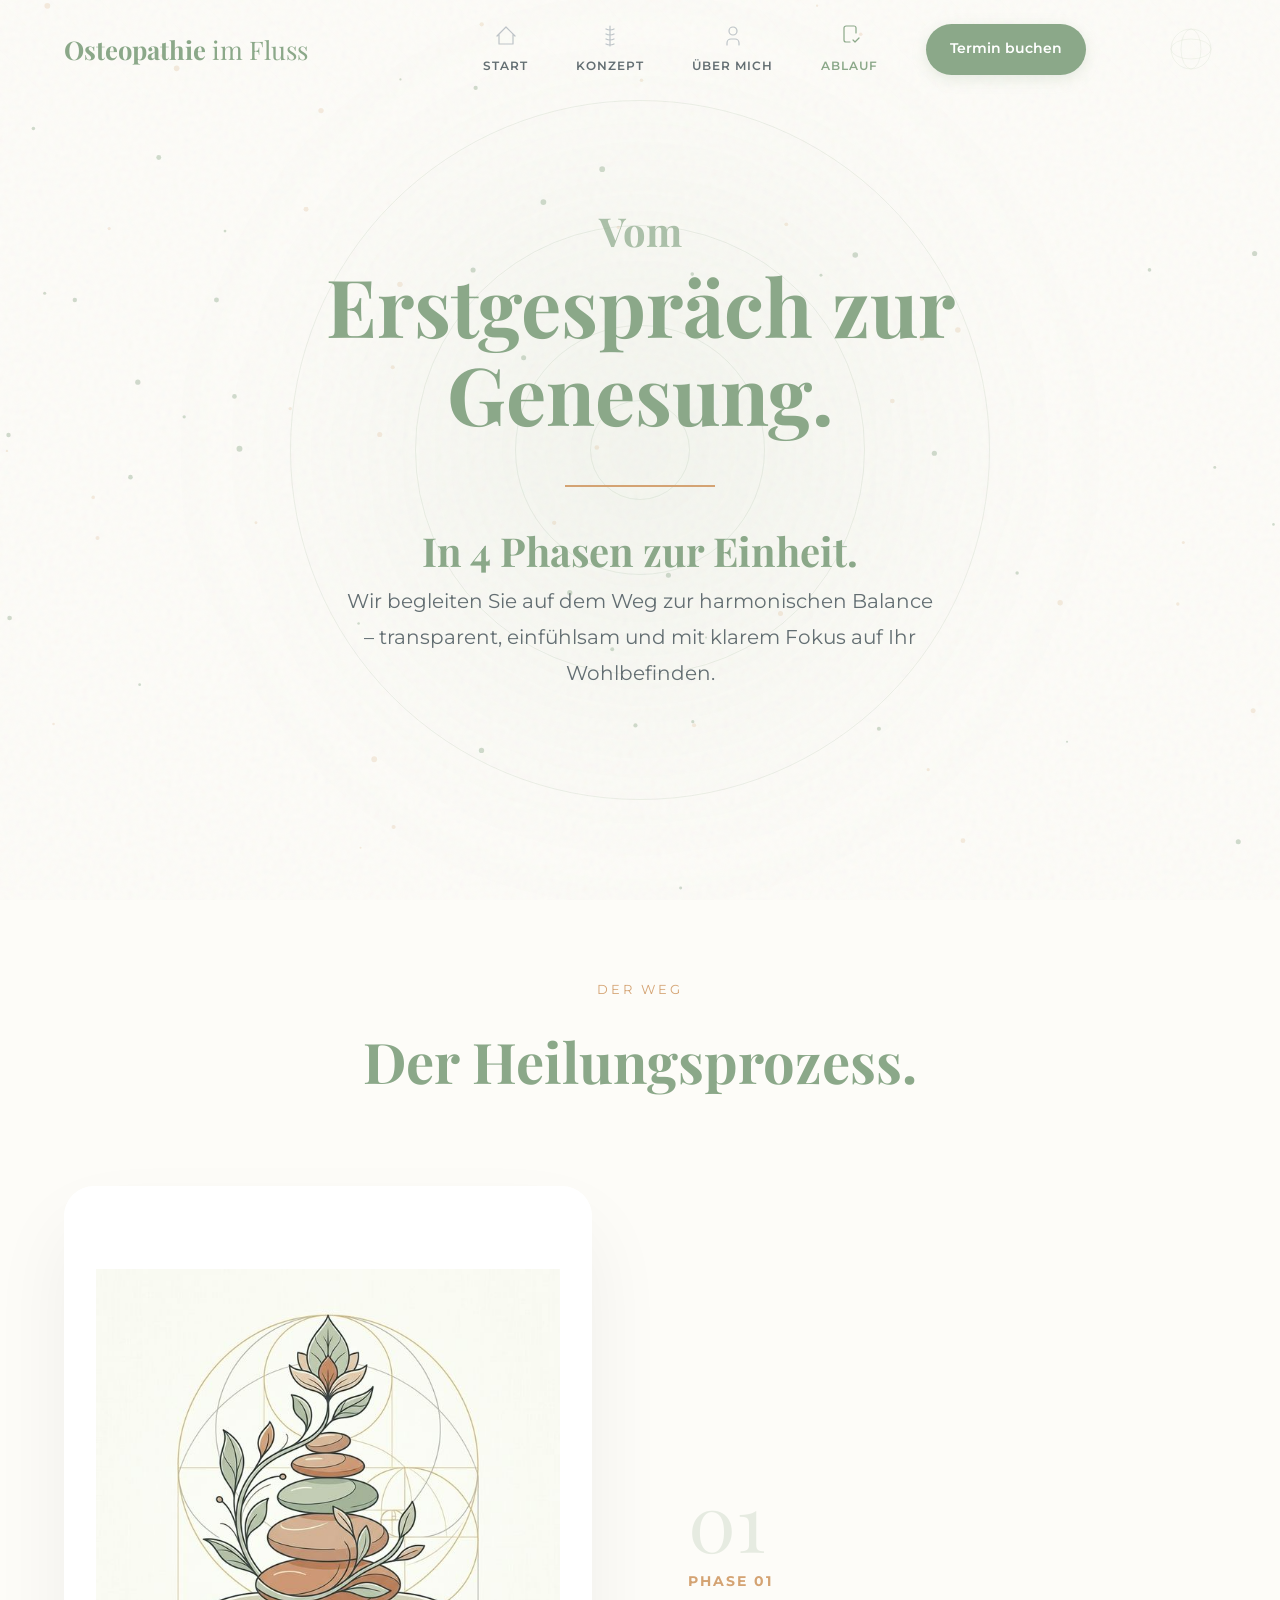
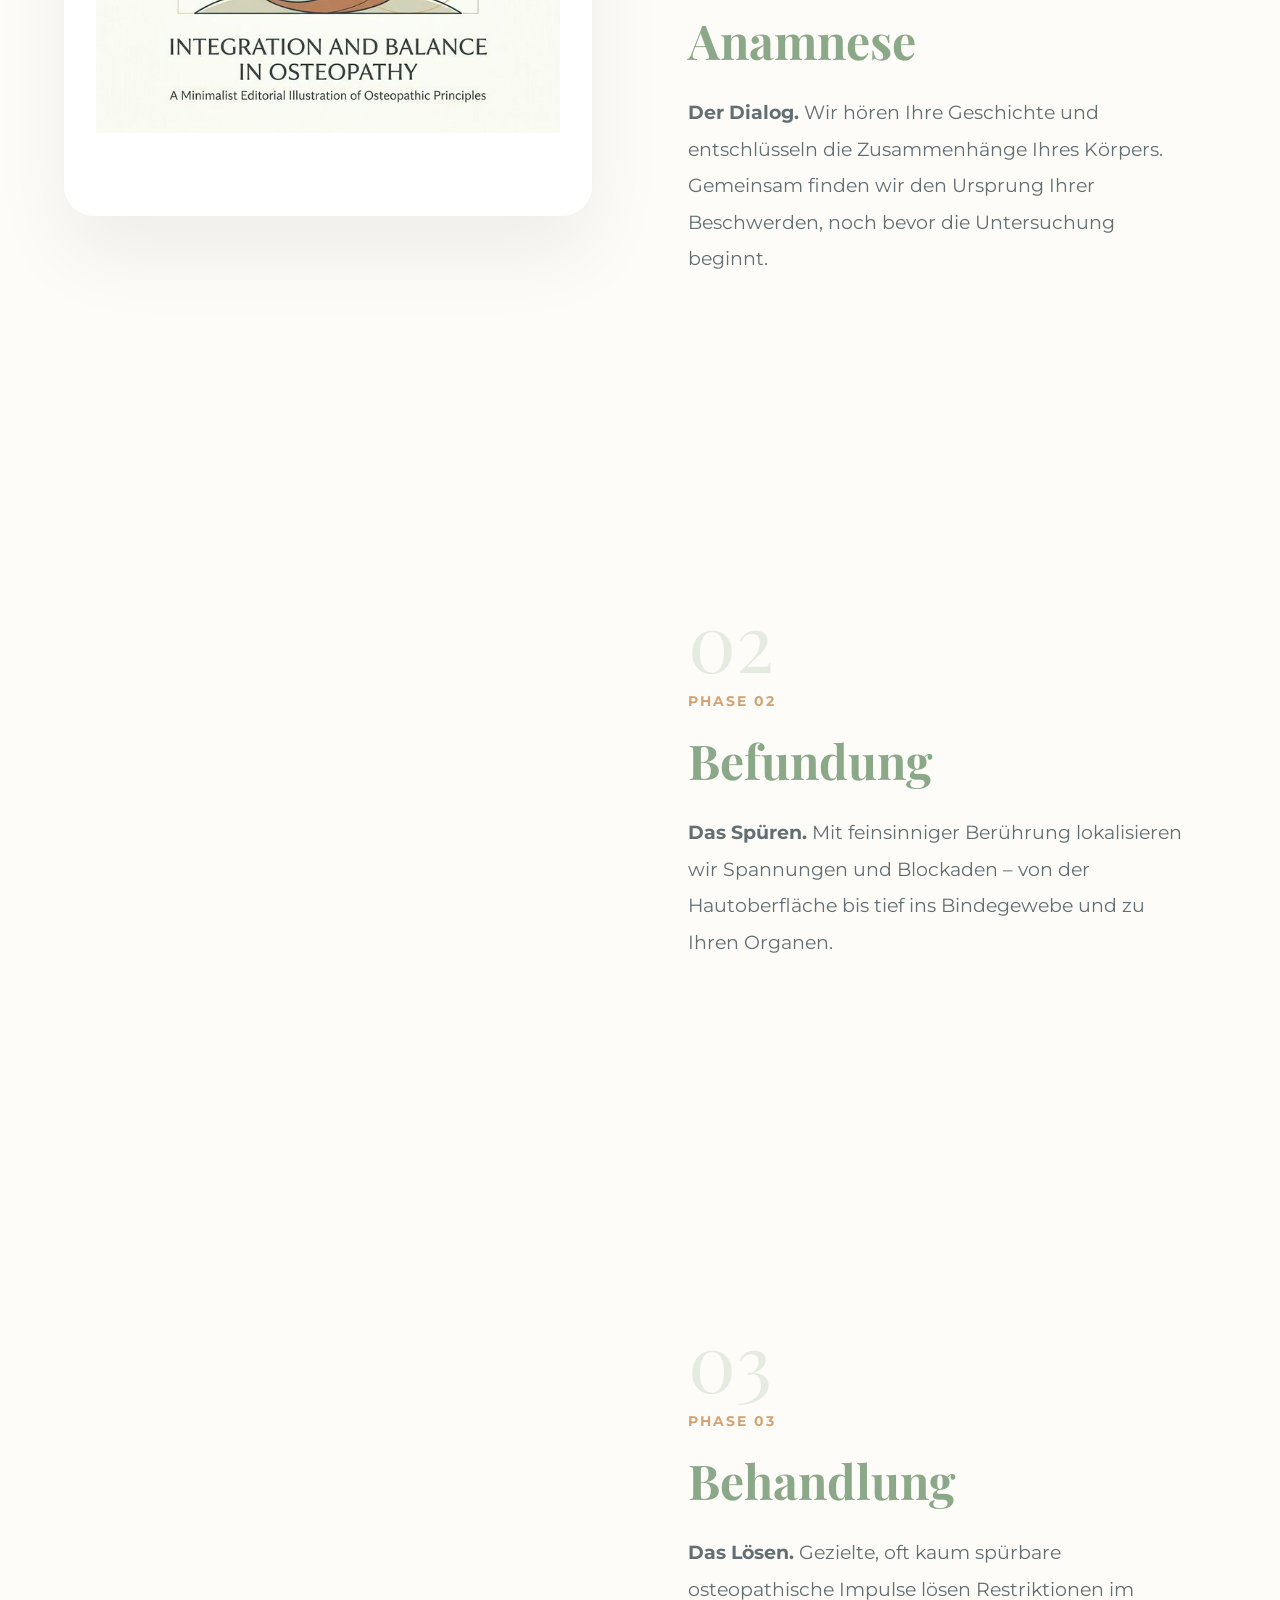
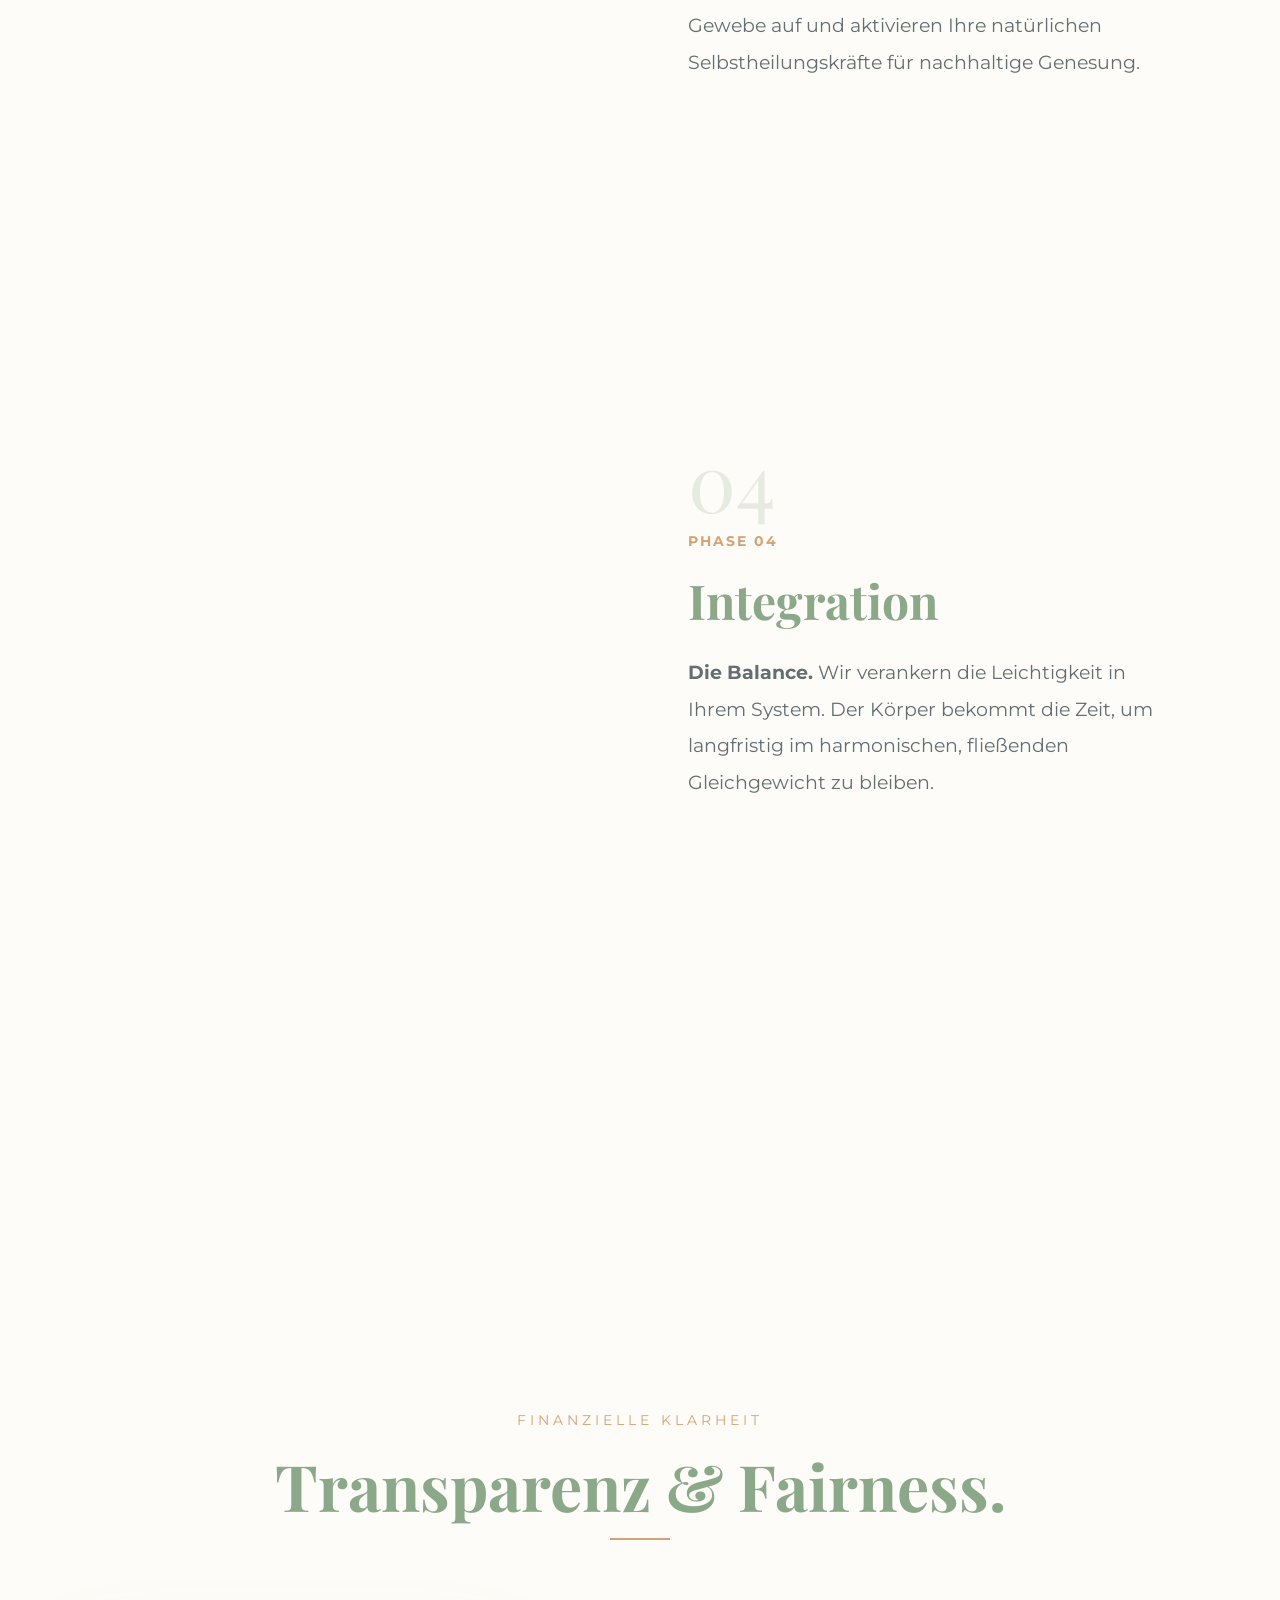
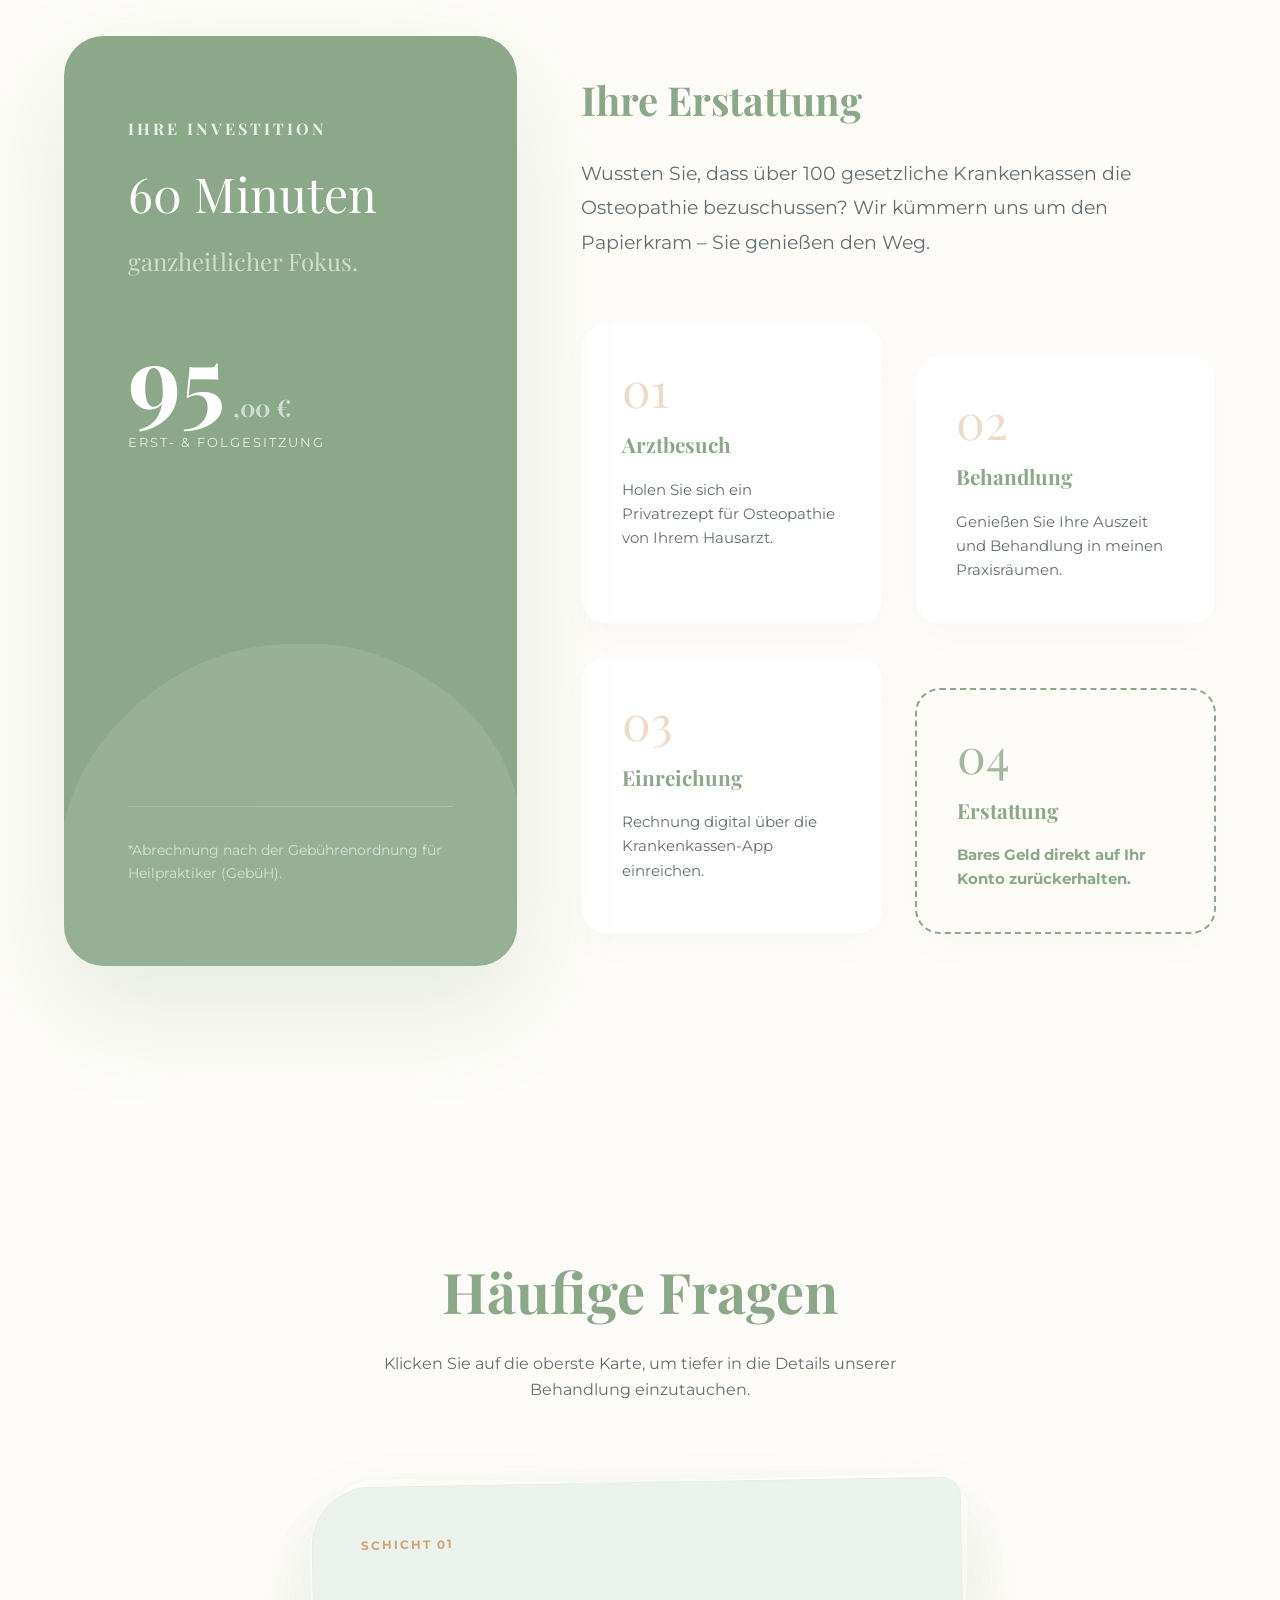
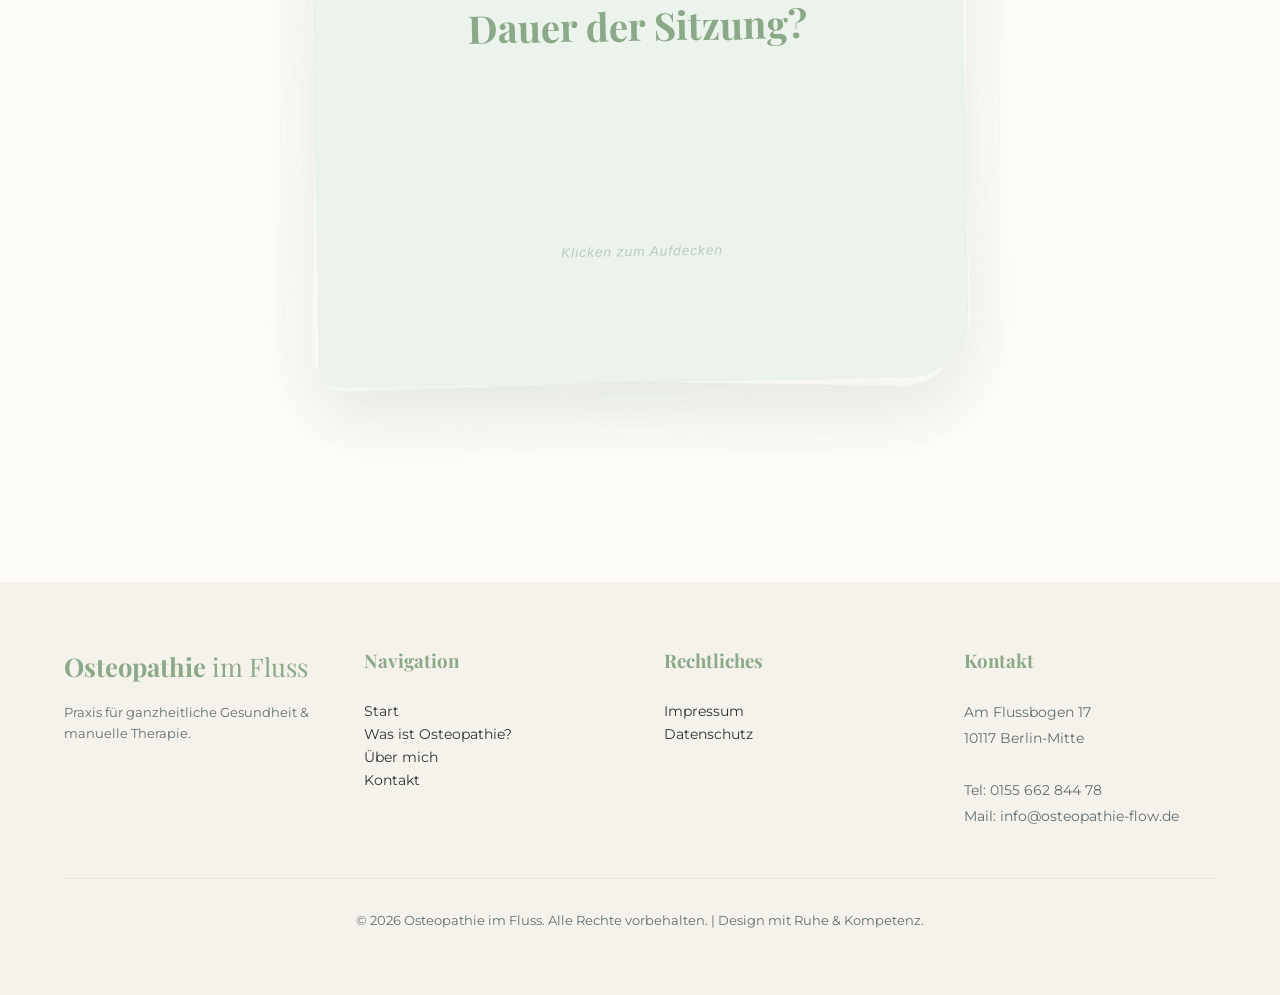
==== commit 4ad15313: "Add favicon SVG and link it to all HTML files, including modern brand sculpture" ====
--- a/ablauf-kosten.html
+++ b/ablauf-kosten.html
@@ -6,6 +6,7 @@
     <title>Ablauf & Kosten | Transparenz für Ihre Gesundheit</title>
     <meta name="description" content="Transparente Kosten & Informationen zum Ablauf einer osteopathischen Behandlung. Erstattung durch Krankenkassen & Erstgespräch.">
     <link rel="stylesheet" href="style.css">
+    <link rel="icon" type="image/svg+xml" href="favicon.svg">
     <style>
         .step-card {
             display: flex;
@@ -87,7 +88,7 @@
 
     <main>
         <!-- CONCEPT HERO (ORBITAL STARFIELD) -->
-        <section class="concept-hero" id="conceptHero">
+        <section class="concept-hero" id="conceptHero" style="justify-content: center; padding: 0 5%;">
             <!-- Background Orbit System -->
             <div class="orbital-bg-system" id="orbitalSystem">
                 <div class="orbit-line"></div>
@@ -103,11 +104,11 @@
             <div class="glow-focus-box"></div>
             <div class="starfield-glow"></div>
 
-            <div class="concept-hero-content">
-                <h1><span style="font-size: 0.5em; display: block; margin-bottom: 0.5rem; opacity: 0.7;">Vom</span> Erstgespräch zur Genesung.</h1>
-                <div class="title-line"></div>
-                <h2 style="font-family: 'Playfair Display', serif; font-size: 2.5rem; color: var(--primary); margin-top: 2rem;">In 4 Phasen zur Einheit.</h2>
-                <p>Wir begleiten Sie auf dem Weg zur harmonischen Balance – transparent, einfühlsam und mit klarem Fokus auf Ihr Wohlbefinden.</p>
+            <div class="concept-hero-content" style="text-align: center; display: flex; flex-direction: column; align-items: center; max-width: 800px; margin: 0 auto;">
+                <h1 style="text-align: center;"><span style="font-size: 0.5em; display: block; margin-bottom: 0.5rem; opacity: 0.7;">Vom</span> Erstgespräch zur Genesung.</h1>
+                <div class="title-line" style="margin-left: auto; margin-right: auto;"></div>
+                <h2 style="font-family: 'Playfair Display', serif; font-size: 2.5rem; color: var(--primary); margin-top: 2rem; text-align: center;">In 4 Phasen zur Einheit.</h2>
+                <p style="text-align: center; margin: 0 auto;">Wir begleiten Sie auf dem Weg zur harmonischen Balance – transparent, einfühlsam und mit klarem Fokus auf Ihr Wohlbefinden.</p>
             </div>
         </section>
 
@@ -168,96 +169,186 @@
             });
         </script>
 
-        <!-- MINIMALIST TIMELINE (ABLAUF) -->
-        <section class="timeline-section">
-            <div class="timeline-container">
-                <div class="timeline-item">
-                    <div class="timeline-dot"></div>
-                    <span class="timeline-num">01</span>
-                    <h3>Anamnese</h3>
-                    <p><strong>Der Dialog.</strong> Wir hören Ihre Geschichte und entschlüsseln die Zusammenhänge Ihres Körpers. Gemeinsam finden wir den Ursprung Ihrer Beschwerden.</p>
-                </div>
-                <div class="timeline-item">
-                    <div class="timeline-dot"></div>
-                    <span class="timeline-num">02</span>
-                    <h3>Befundung</h3>
-                    <p><strong>Das Spüren.</strong> Mit feinsinniger Berührung lokalisieren wir Spannungen und Blockaden – von der Oberfläche bis in die Tiefe Ihrer Organe.</p>
-                </div>
-                <div class="timeline-item">
-                    <div class="timeline-dot"></div>
-                    <span class="timeline-num">03</span>
-                    <h3>Behandlung</h3>
-                    <p><strong>Das Lösen.</strong> Gezielte osteopathische Impulse lösen Restriktionen und aktivieren Ihre natürliche Selbstheilungskräfte für nachhaltige Genesung.</p>
-                </div>
-                <div class="timeline-item">
-                    <div class="timeline-dot"></div>
-                    <span class="timeline-num">04</span>
-                    <h3>Integration</h3>
-                    <p><strong>Die Balance.</strong> Wir verankern die neue Leichtigkeit in Ihrem Alltag, damit Ihr System langfristig im harmonischen Gleichgewicht bleibt.</p>
-                </div>
-            </div>
+        <!-- STICKY SCROLL PROCESS (Der Heilungsprozess) -->
+        <section class="sticky-process" style="max-width: 1400px; margin: 5rem auto 10rem auto; position: relative;">
+            <div style="text-align: center; margin-bottom: 5rem;">
+                <span style="text-transform: uppercase; font-size: 0.8rem; letter-spacing: 3px; color: var(--accent); display: block; margin-bottom: 1rem;">Der Weg</span>
+                <h2 style="font-family: 'Playfair Display', serif; font-size: 3.5rem; color: var(--primary);">Der Heilungsprozess.</h2>
+            </div>
+
+            <div class="sticky-layout" style="display: flex; gap: 6rem; padding: 0 5%; align-items: flex-start;">
+                
+                <!-- Left: Sticky Image Container -->
+                <div class="sticky-visuals" style="flex: 1; position: sticky; top: 15vh; height: 70vh; border-radius: 30px; overflow: hidden; box-shadow: 0 40px 80px rgba(0,0,0,0.06); background: #fff;">
+                    <img id="img-step-1" src="phase_anamnese.png" class="step-image" style="position: absolute; top:0; left:0; width: 100%; height: 100%; object-fit: contain; mix-blend-mode: multiply; padding: 2rem; transition: opacity 0.8s ease, transform 1s ease;">
+                    <img id="img-step-2" src="phase_befundung.png" class="step-image" style="position: absolute; top:0; left:0; width: 100%; height: 100%; object-fit: contain; mix-blend-mode: multiply; padding: 2rem; transition: opacity 0.8s ease, transform 1s ease; opacity: 0;">
+                    <img id="img-step-3" src="phase_behandlung.png" class="step-image" style="position: absolute; top:0; left:0; width: 100%; height: 100%; object-fit: contain; mix-blend-mode: multiply; padding: 2rem; transition: opacity 0.8s ease, transform 1s ease; opacity: 0;">
+                    <img id="img-step-4" src="phase_integration.png" class="step-image" style="position: absolute; top:0; left:0; width: 100%; height: 100%; object-fit: contain; mix-blend-mode: multiply; padding: 2rem; transition: opacity 0.8s ease, transform 1s ease; opacity: 0;">
+                </div>
+
+                <!-- Right: Scrolling Text Steps -->
+                <div class="scrolling-steps" style="flex: 1; padding: 30vh 0 50vh 0;">
+                    
+                    <div class="process-text-step" data-step="1" style="min-height: 80vh;">
+                        <span style="font-family: 'Playfair Display', serif; font-size: 5rem; color: rgba(139, 168, 137, 0.2); display: block; margin-bottom: -1rem;">01</span>
+                        <span style="color: var(--accent); letter-spacing: 2px; text-transform: uppercase; font-size: 0.9rem; font-weight: 700;">Phase 01</span>
+                        <h3 style="font-family: 'Playfair Display', serif; font-size: 3rem; color: var(--primary); margin: 0.5rem 0 1rem 0;">Anamnese</h3>
+                        <p style="color: var(--text-light); line-height: 1.9; font-size: 1.2rem; max-width: 500px;"><strong>Der Dialog.</strong> Wir hören Ihre Geschichte und entschlüsseln die Zusammenhänge Ihres Körpers. Gemeinsam finden wir den Ursprung Ihrer Beschwerden, noch bevor die Untersuchung beginnt.</p>
+                    </div>
+
+                    <div class="process-text-step" data-step="2" style="min-height: 80vh;">
+                        <span style="font-family: 'Playfair Display', serif; font-size: 5rem; color: rgba(139, 168, 137, 0.2); display: block; margin-bottom: -1rem;">02</span>
+                        <span style="color: var(--accent); letter-spacing: 2px; text-transform: uppercase; font-size: 0.9rem; font-weight: 700;">Phase 02</span>
+                        <h3 style="font-family: 'Playfair Display', serif; font-size: 3rem; color: var(--primary); margin: 0.5rem 0 1rem 0;">Befundung</h3>
+                        <p style="color: var(--text-light); line-height: 1.9; font-size: 1.2rem; max-width: 500px;"><strong>Das Spüren.</strong> Mit feinsinniger Berührung lokalisieren wir Spannungen und Blockaden – von der Hautoberfläche bis tief ins Bindegewebe und zu Ihren Organen.</p>
+                    </div>
+
+                    <div class="process-text-step" data-step="3" style="min-height: 80vh;">
+                        <span style="font-family: 'Playfair Display', serif; font-size: 5rem; color: rgba(139, 168, 137, 0.2); display: block; margin-bottom: -1rem;">03</span>
+                        <span style="color: var(--accent); letter-spacing: 2px; text-transform: uppercase; font-size: 0.9rem; font-weight: 700;">Phase 03</span>
+                        <h3 style="font-family: 'Playfair Display', serif; font-size: 3rem; color: var(--primary); margin: 0.5rem 0 1rem 0;">Behandlung</h3>
+                        <p style="color: var(--text-light); line-height: 1.9; font-size: 1.2rem; max-width: 500px;"><strong>Das Lösen.</strong> Gezielte, oft kaum spürbare osteopathische Impulse lösen Restriktionen im Gewebe auf und aktivieren Ihre natürlichen Selbstheilungskräfte für nachhaltige Genesung.</p>
+                    </div>
+
+                    <div class="process-text-step" data-step="4" style="min-height: 30vh;">
+                        <span style="font-family: 'Playfair Display', serif; font-size: 5rem; color: rgba(139, 168, 137, 0.2); display: block; margin-bottom: -1rem;">04</span>
+                        <span style="color: var(--accent); letter-spacing: 2px; text-transform: uppercase; font-size: 0.9rem; font-weight: 700;">Phase 04</span>
+                        <h3 style="font-family: 'Playfair Display', serif; font-size: 3rem; color: var(--primary); margin: 0.5rem 0 1rem 0;">Integration</h3>
+                        <p style="color: var(--text-light); line-height: 1.9; font-size: 1.2rem; max-width: 500px;"><strong>Die Balance.</strong> Wir verankern die Leichtigkeit in Ihrem System. Der Körper bekommt die Zeit, um langfristig im harmonischen, fließenden Gleichgewicht zu bleiben.</p>
+                    </div>
+
+                </div>
+            </div>
+
+            <script>
+                const processSteps = document.querySelectorAll('.process-text-step');
+                const stepImages = document.querySelectorAll('.step-image');
+
+                // Intersection Observer watches which text step is in the middle of the screen
+                const processObserver = new IntersectionObserver((entries) => {
+                    entries.forEach(entry => {
+                        if (entry.isIntersecting) {
+                            // Dim all text steps
+                            processSteps.forEach(step => step.style.opacity = '0.3');
+                            // Highlight the active text step
+                            entry.target.style.opacity = '1';
+                            
+                            // Swap Image in sticky container
+                            const stepId = entry.target.getAttribute('data-step');
+                            stepImages.forEach(img => {
+                                img.style.opacity = '0';
+                                img.style.transform = 'scale(1.05)'; // slight zoom out when hidden
+                            });
+                            const activeImg = document.getElementById('img-step-' + stepId);
+                            if(activeImg) {
+                                activeImg.style.opacity = '1';
+                                activeImg.style.transform = 'scale(1)'; // reset zoom when active
+                            }
+                        }
+                    });
+                }, { rootMargin: '-40% 0px -40% 0px', threshold: 0 });
+
+                // Initialize styles and observer
+                processSteps.forEach((step, index) => {
+                    step.style.transition = 'opacity 0.6s ease';
+                    step.style.opacity = index === 0 ? '1' : '0.3';
+                    processObserver.observe(step);
+                });
+            </script>
+
+            <style>
+                @media (max-width: 900px) {
+                    .sticky-layout { flex-direction: column !important; gap: 3rem !important; }
+                    .sticky-visuals { position: relative !important; width: 100% !important; height: 400px !important; top: 0 !important; }
+                    .scrolling-steps { padding: 0 !important; }
+                    .process-text-step { min-height: auto !important; margin-bottom: 5rem; opacity: 1 !important; }
+                }
+            </style>
         </section>
 
-        <!-- TRANSPARENCY SCALE SECTION -->
-        <section class="scale-container">
-            <h2 style="text-align: center; font-size: 3rem; margin-bottom: 5rem;">Transparenz & Fairness</h2>
-            
-            <div class="scale-layout">
-                <!-- Left: Prices -->
-                <div class="scale-side">
-                    <h3 style="margin-bottom: 1.5rem; color: var(--primary);">Ihre Investition</h3>
-                    <p style="margin-bottom: 2rem; color: var(--text-light);">Eine Sitzung dauert ca. 60 Minuten.</p>
-                    <ul style="list-style: none; padding: 0;">
-                        <li style="display: flex; justify-content: space-between; margin-bottom: 1rem; border-bottom: 1px solid #f0f0f0; padding-bottom: 0.5rem;">
-                            <span>Erstgespräch</span>
-                            <strong>95,00 €</strong>
-                        </li>
-                        <li style="display: flex; justify-content: space-between;">
-                            <span>Folgetermin</span>
-                            <strong>95,00 €</strong>
-                        </li>
-                    </ul>
-                    <p style="font-size: 0.8rem; margin-top: 2rem; opacity: 0.6;">Abrechnung nach GebüH (Heilpraktiker).</p>
-                </div>
-
-                <!-- Center: Animated Feather -->
-                <div class="scale-center">
-                    <svg class="feather-icon" viewBox="0 0 24 24">
-                        <path d="M20.24 12.24a6 6 0 0 0-8.49-8.49L5 10.5V19h8.5z" />
-                        <line x1="16" y1="8" x2="2" y2="22" />
-                        <line x1="17.5" y1="15" x2="9" y2="15" />
+        <!-- PREMIUM TRANSPARENCY SPREAD -->
+        <section class="transparency-spread" style="margin: 0 auto 10rem auto; max-width: 1300px; padding: 0 5%;">
+            <div style="text-align: center; margin-bottom: 6rem;">
+                <span style="text-transform: uppercase; font-size: 0.85rem; letter-spacing: 4px; color: var(--accent); display: block; margin-bottom: 1.2rem;">Finanzielle Klarheit</span>
+                <h2 style="font-family: 'Playfair Display', serif; font-size: 4rem; color: var(--primary); margin-bottom: 1rem; line-height: 1.1;">Transparenz & Fairness.</h2>
+                <div style="width: 60px; height: 2px; background: var(--accent); margin: 0 auto;"></div>
+            </div>
+
+            <div class="spread-container" style="display: grid; grid-template-columns: 1fr 1.4fr; gap: 4rem; align-items: stretch;">
+                
+                <!-- COLUMN 1: THE TICKET (INVESTMENT) -->
+                <div class="investment-card" style="background: var(--primary); color: #fff; padding: 5rem 4rem; border-radius: 40px; box-shadow: 0 40px 100px rgba(139, 168, 137, 0.2); position: relative; overflow: hidden; display: flex; flex-direction: column; justify-content: space-between;">
+                    <!-- Decorative Background Wave -->
+                    <svg style="position: absolute; bottom: -20%; right: -10%; width: 120%; opacity: 0.1; transform: rotate(-5deg);" viewBox="0 0 200 200">
+                        <path fill="#fff" d="M44.7,-76.4C58.1,-69.2,70,-58.5,77.4,-45.3C84.8,-32,87.7,-16,86.6,-0.6C85.5,14.8,80.4,29.5,72.4,43.2C64.4,56.8,53.4,69.4,39.9,76.4C26.4,83.4,10.4,84.8,-5.1,83.7C-20.6,82.5,-35.6,78.8,-49.2,71.8C-62.8,64.7,-75,54.4,-81.4,41.2C-87.8,28.1,-88.4,12.1,-86.6,-3.4C-84.8,-18.9,-80.6,-33.9,-72.1,-46.8C-63.6,-59.7,-50.8,-70.5,-36.8,-77.4C-22.9,-84.3,-7.6,-87.3,7.6,-86.1C22.8,-84.9,31.3,-83.6,44.7,-76.4Z" transform="translate(100 100)" />
                     </svg>
-                </div>
-
-                <!-- Right: Reimbursement -->
-                <div class="scale-side">
-                    <h3 style="margin-bottom: 1.5rem; color: var(--primary);">Ihre Erstattung</h3>
-                    <p style="margin-bottom: 2rem; color: var(--text-light);">Osteopathie wird von vielen Kassen bezuschusst.</p>
-                    
-                    <div class="reimbursement-trigger">
-                        Krankenkassen-Zuschuss
-                        <div class="checklist-popup">
-                            <h4 style="margin-bottom: 1.5rem; font-size: 0.9rem; text-transform: uppercase; letter-spacing: 1px;">So einfach geht's:</h4>
-                            <div class="checklist-item">
-                                <span class="checklist-num">01</span>
-                                <span>Arztbesuch (Empfehlung holen)</span>
-                            </div>
-                            <div class="checklist-item">
-                                <span class="checklist-num">02</span>
-                                <span>Behandlung genießen</span>
-                            </div>
-                            <div class="checklist-item">
-                                <span class="checklist-num">03</span>
-                                <span>Rechnung einreichen</span>
-                            </div>
-                            <div class="checklist-item">
-                                <span class="checklist-num">04</span>
-                                <span style="color: var(--primary); font-weight: 700;">Geld zurückerhalten</span>
-                            </div>
+
+                    <div>
+                        <h3 style="font-family: 'Playfair Display', serif; font-size: 1rem; margin-bottom: 1.5rem; color: #fff; text-transform: uppercase; letter-spacing: 3px; opacity: 0.8;">Ihre Investition</h3>
+                        <div style="font-family: 'Playfair Display', serif; font-size: 3rem; color: #fff; margin-bottom: 3rem; line-height: 1.2;">60 Minuten <br><span style="opacity: 0.6; font-size: 1.5rem;">ganzheitlicher Fokus.</span></div>
+                        
+                        <div class="price-row" style="margin-bottom: 3rem; position: relative; z-index: 2;">
+                            <div style="font-family: 'Playfair Display', serif; font-size: 6rem; line-height: 1; font-weight: 700; margin-bottom: 0.5rem;">95<span style="font-size: 1.5rem; opacity: 0.6; margin-left: 0.5rem;">,00 €</span></div>
+                            <span style="display: block; text-transform: uppercase; letter-spacing: 2px; font-size: 0.8rem; opacity: 0.8;">Erst- & Folgesitzung</span>
                         </div>
                     </div>
-                </div>
-            </div>
+
+                    <div style="border-top: 1px solid rgba(255,255,255,0.2); padding-top: 2rem;">
+                        <p style="font-size: 0.9rem; opacity: 0.6;">*Abrechnung nach der Gebührenordnung für Heilpraktiker (GebüH).</p>
+                    </div>
+                </div>
+
+                <!-- COLUMN 2: THE REIMBURSEMENT FLOW (SOCIAL PROOF/PATH) -->
+                <div class="reimbursement-panel" style="padding: 2rem 0; display: flex; flex-direction: column; justify-content: center;">
+                    <div style="margin-bottom: 4rem;">
+                        <h3 style="font-family: 'Playfair Display', serif; font-size: 2.5rem; color: var(--primary); margin-bottom: 1.5rem;">Ihre Erstattung</h3>
+                        <p style="color: var(--text-light); font-size: 1.2rem; line-height: 1.8; max-width: 600px;">Wussten Sie, dass über 100 gesetzliche Krankenkassen die Osteopathie bezuschussen? Wir kümmern uns um den Papierkram – Sie genießen den Weg.</p>
+                    </div>
+
+                    <!-- Journey Tracker -->
+                    <div class="journey-tracker" style="display: grid; grid-template-columns: 1fr 1fr; gap: 2rem;">
+                        
+                        <!-- Step 01 -->
+                        <div class="journey-node" style="background: #fff; padding: 2.5rem; border-radius: 25px; box-shadow: 0 15px 40px rgba(0,0,0,0.02); transition: transform 0.4s ease; border: 1px solid rgba(0,0,0,0.02);">
+                            <span style="color: var(--accent); font-family: 'Playfair Display', serif; font-size: 3rem; line-height: 1; display: block; margin-bottom: 1rem; opacity: 0.4;">01</span>
+                            <h4 style="font-size: 1.3rem; color: var(--primary); margin-bottom: 1rem;">Arztbesuch</h4>
+                            <p style="font-size: 0.95rem; color: var(--text-light); line-height: 1.6;">Holen Sie sich ein Privatrezept für Osteopathie von Ihrem Hausarzt.</p>
+                        </div>
+
+                        <!-- Step 02 -->
+                        <div class="journey-node" style="background: #fff; padding: 2.5rem; border-radius: 25px; box-shadow: 0 15px 40px rgba(0,0,0,0.02); transition: transform 0.4s ease; border: 1px solid rgba(0,0,0,0.02); margin-top: 2rem;">
+                            <span style="color: var(--accent); font-family: 'Playfair Display', serif; font-size: 3rem; line-height: 1; display: block; margin-bottom: 1rem; opacity: 0.4;">02</span>
+                            <h4 style="font-size: 1.3rem; color: var(--primary); margin-bottom: 1rem;">Behandlung</h4>
+                            <p style="font-size: 0.95rem; color: var(--text-light); line-height: 1.6;">Genießen Sie Ihre Auszeit und Behandlung in meinen Praxisräumen.</p>
+                        </div>
+
+                        <!-- Step 03 -->
+                        <div class="journey-node" style="background: #fff; padding: 2.5rem; border-radius: 25px; box-shadow: 0 15px 40px rgba(0,0,0,0.02); transition: transform 0.4s ease; border: 1px solid rgba(0,0,0,0.02);">
+                            <span style="color: var(--accent); font-family: 'Playfair Display', serif; font-size: 3rem; line-height: 1; display: block; margin-bottom: 1rem; opacity: 0.4;">03</span>
+                            <h4 style="font-size: 1.3rem; color: var(--primary); margin-bottom: 1rem;">Einreichung</h4>
+                            <p style="font-size: 0.95rem; color: var(--text-light); line-height: 1.6;">Rechnung digital über die Krankenkassen-App einreichen.</p>
+                        </div>
+
+                        <!-- Step 04 -->
+                        <div class="journey-node" style="background: var(--base); padding: 2.5rem; border-radius: 25px; box-shadow: 0 15px 40px rgba(0,0,0,0.02); transition: transform 0.4s ease; border: 2px dashed var(--primary); margin-top: 2rem;">
+                            <span style="color: var(--primary); font-family: 'Playfair Display', serif; font-size: 3rem; line-height: 1; display: block; margin-bottom: 1rem; opacity: 0.8;">04</span>
+                            <h4 style="font-size: 1.3rem; color: var(--primary); margin-bottom: 1rem;">Erstattung</h4>
+                            <p style="font-size: 0.95rem; color: var(--primary); font-weight: 700; line-height: 1.6;">Bares Geld direkt auf Ihr Konto zurückerhalten.</p>
+                        </div>
+                    </div>
+                </div>
+            </div>
+
+            <style>
+                .investment-card:hover { transform: translateY(-5px); }
+                .journey-node:hover { transform: scale(1.05); border-color: var(--accent); }
+                
+                @media (max-width: 1000px) {
+                    .transparency-spread .spread-container { grid-template-columns: 1fr !important; }
+                    .transparency-spread .journey-tracker { grid-template-columns: 1fr !important; }
+                    .transparency-spread .journey-node { margin-top: 0 !important; }
+                }
+            </style>
         </section>
 
         <!-- FAQ STACK SECTION -->
@@ -311,6 +402,15 @@
                     <li><a href="impressum.html">Impressum</a></li>
                     <li><a href="datenschutz.html">Datenschutz</a></li>
                 </ul>
+            </div>
+            <div class="footer-section">
+                <h3>Kontakt</h3>
+                <p style="font-size: 0.9rem; color: var(--text-light); line-height: 1.8;">
+                    Am Flussbogen 17<br>
+                    10117 Berlin-Mitte<br><br>
+                    Tel: 0155 662 844 78<br>
+                    Mail: info@osteopathie-flow.de
+                </p>
             </div>
         </div>
         <div class="footer-bottom">
--- a/style.css
+++ b/style.css
@@ -1105,19 +1105,29 @@
     color: var(--primary);
 }
 
-/* ORBITAL STARFIELD CONCEPT HERO (RE-ALIGNED LEFT FOR RIGHT INSIGHTS) */
+/* ORBITAL STARFIELD CONCEPT HERO */
 .concept-hero {
     position: relative;
     height: 100vh;
     width: 100%;
     display: flex;
-    flex-direction: row; /* Row for split layout */
+    flex-direction: row; /* Text links, Insights rechts */
     justify-content: space-between;
     align-items: center;
-    padding: 0 10%;
+    padding: 0 8% 0 0; /* Komplet auf der linken Seite am Rand (0px Padding Links) */
     overflow: hidden;
-    background: #fff;
+    background: #FDFCF8; /* Leinen-Beige */
     margin-bottom: 5rem;
+}
+
+.concept-hero::after {
+    content: '';
+    position: absolute;
+    top: 0; left: 0; width: 100%; height: 100%;
+    background-image: url("data:image/svg+xml,%3Csvg viewBox='0 0 200 200' xmlns='http://www.w3.org/2000/svg'%3E%3Cfilter id='n'%3E%3CfeTurbulence type='fractalNoise' baseFrequency='0.8' stitchTiles='stitch'/%3E%3C/filter%3E%3Crect width='100%25' height='100%25' filter='url(%23n)'/%3E%3C/svg%3E");
+    opacity: 0.05;
+    pointer-events: none;
+    z-index: 1;
 }
 
 .insight-card-container {
@@ -1126,25 +1136,22 @@
     height: 500px;
     z-index: 20;
     display: flex;
-    justify-content: flex-end;
+    justify-content: flex-end; /* Align right inside column */
     align-items: center;
 }
 
 .insight-card {
     position: absolute;
-    width: 400px;
-    padding: 3rem;
-    background: rgba(255, 255, 255, 0.7);
-    backdrop-filter: blur(20px);
-    -webkit-backdrop-filter: blur(20px);
-    border: 1px solid rgba(255, 255, 255, 0.4);
-    border-radius: 40px;
-    box-shadow: 0 30px 80px rgba(0, 0, 0, 0.05);
+    width: 420px;
+    padding: 0;
+    display: flex;
+    flex-direction: column;
+    align-items: center;
     opacity: 0;
     transform: translateX(40px) scale(0.95);
     transition: all 1s cubic-bezier(0.19, 1, 0.22, 1);
     pointer-events: none;
-    text-align: left;
+    text-align: center;
 }
 
 .insight-card.active {
@@ -1153,38 +1160,55 @@
     pointer-events: auto;
 }
 
-.insight-icon {
-    width: 60px;
-    height: 60px;
-    color: var(--primary);
-    margin-bottom: 2rem;
-    opacity: 0.8;
+.insight-element {
+    order: 3;
+    width: 250px;
+    height: 250px;
+    margin-top: 1rem;
+    margin-bottom: -2rem;
+    align-self: center;
+    background-size: contain;
+    background-position: center;
+    background-repeat: no-repeat;
+    mix-blend-mode: multiply;
+    transition: transform 0.6s ease;
+}
+
+.insight-card.active .insight-element {
+    transform: scale(1.05);
 }
 
 .insight-card h3 {
+    order: 1;
     font-family: 'Playfair Display', serif;
-    font-size: 1.8rem;
-    color: var(--primary);
-    margin-bottom: 1rem;
+    font-size: 2.2rem;
+    background: linear-gradient(90deg, var(--primary), #6e866c);
+    -webkit-background-clip: text;
+    background-clip: text;
+    -webkit-text-fill-color: transparent;
+    margin-bottom: 1.5rem;
     line-height: 1.3;
 }
 
 .insight-card p {
-    font-size: 1rem;
-    line-height: 1.7;
+    order: 2;
+    font-size: 1.05rem;
+    line-height: 1.8;
     color: var(--text-light);
     margin: 0;
+    max-width: 400px;
 }
 
 .insight-number {
-    position: absolute;
-    top: 2rem;
-    right: 2.5rem;
-    font-size: 0.75rem;
-    font-weight: 700;
+    order: 0;
+    display: inline-block;
+    font-size: 0.85rem;
+    font-family: 'Inter', sans-serif;
+    font-weight: 600;
     color: var(--accent);
-    opacity: 0.5;
-    letter-spacing: 2px;
+    letter-spacing: 3px;
+    margin-bottom: 0.5rem;
+    text-transform: uppercase;
 }
 
 .orbit-line {
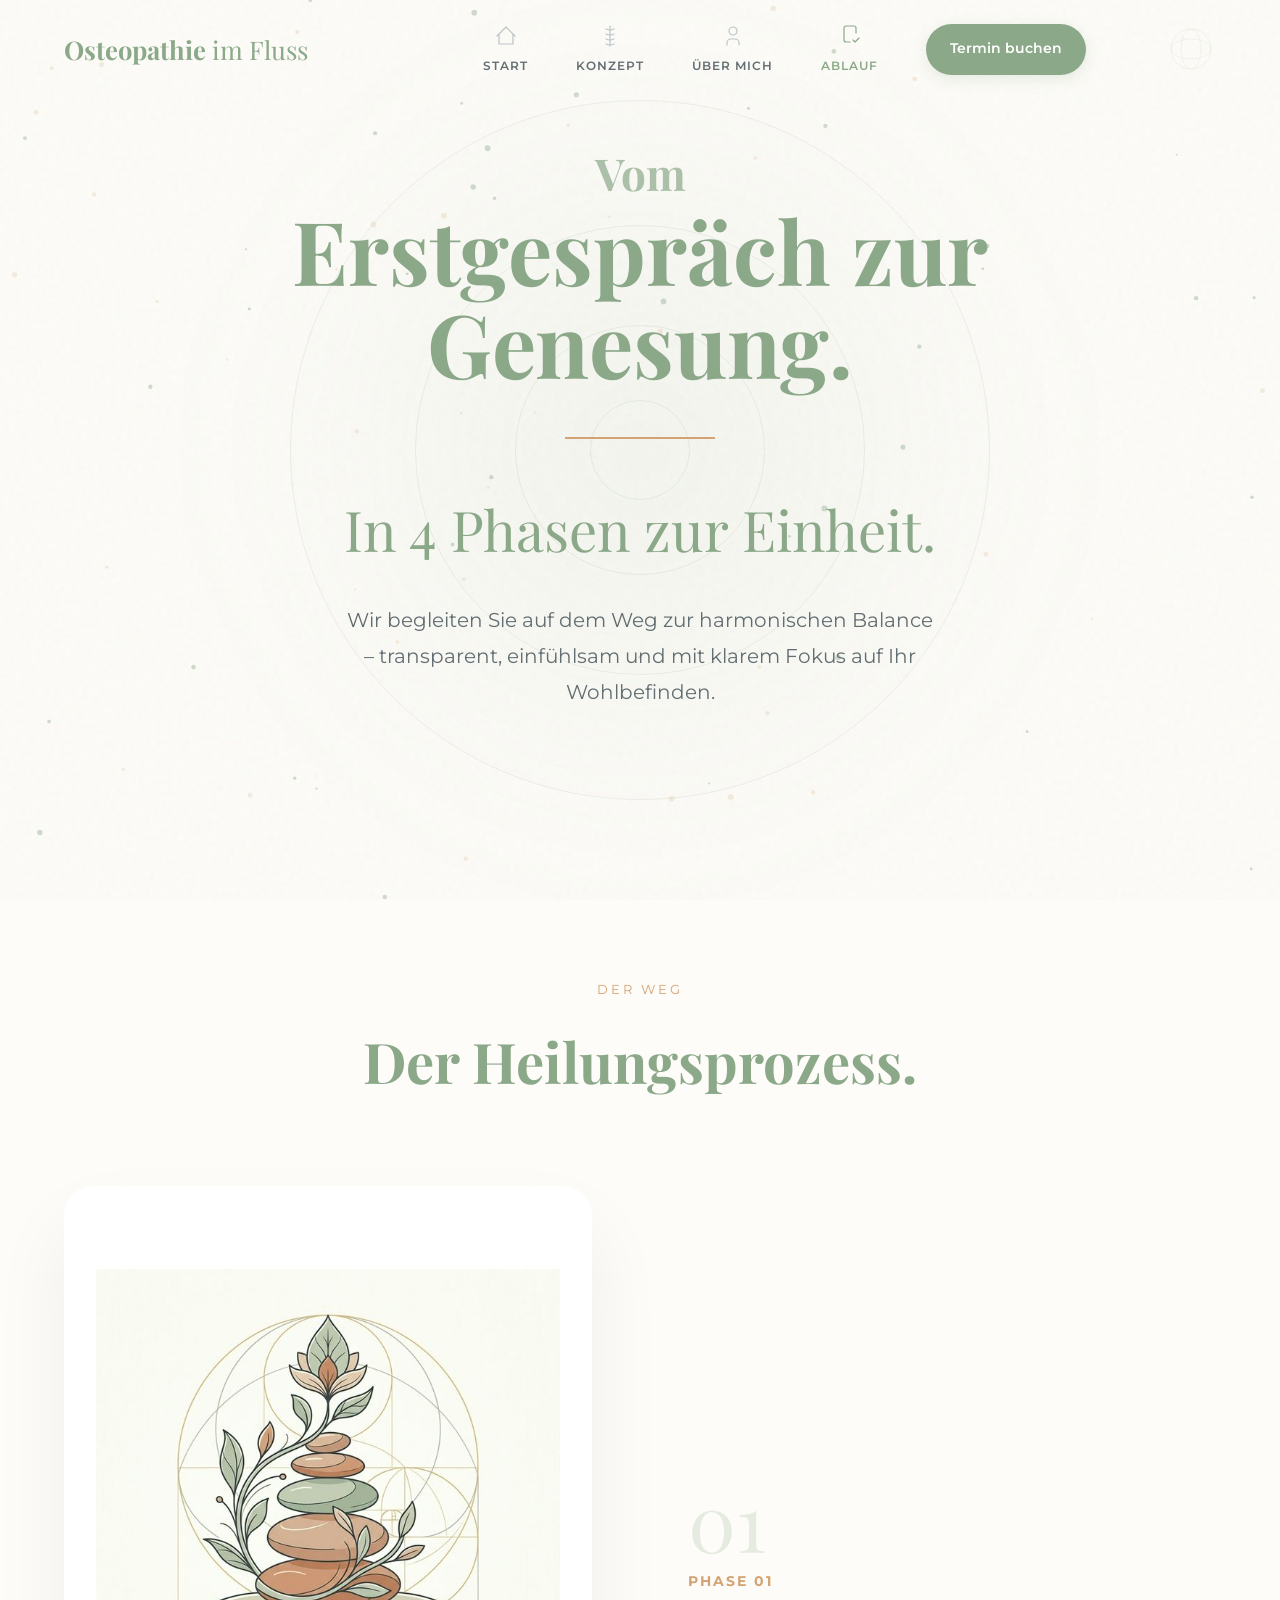
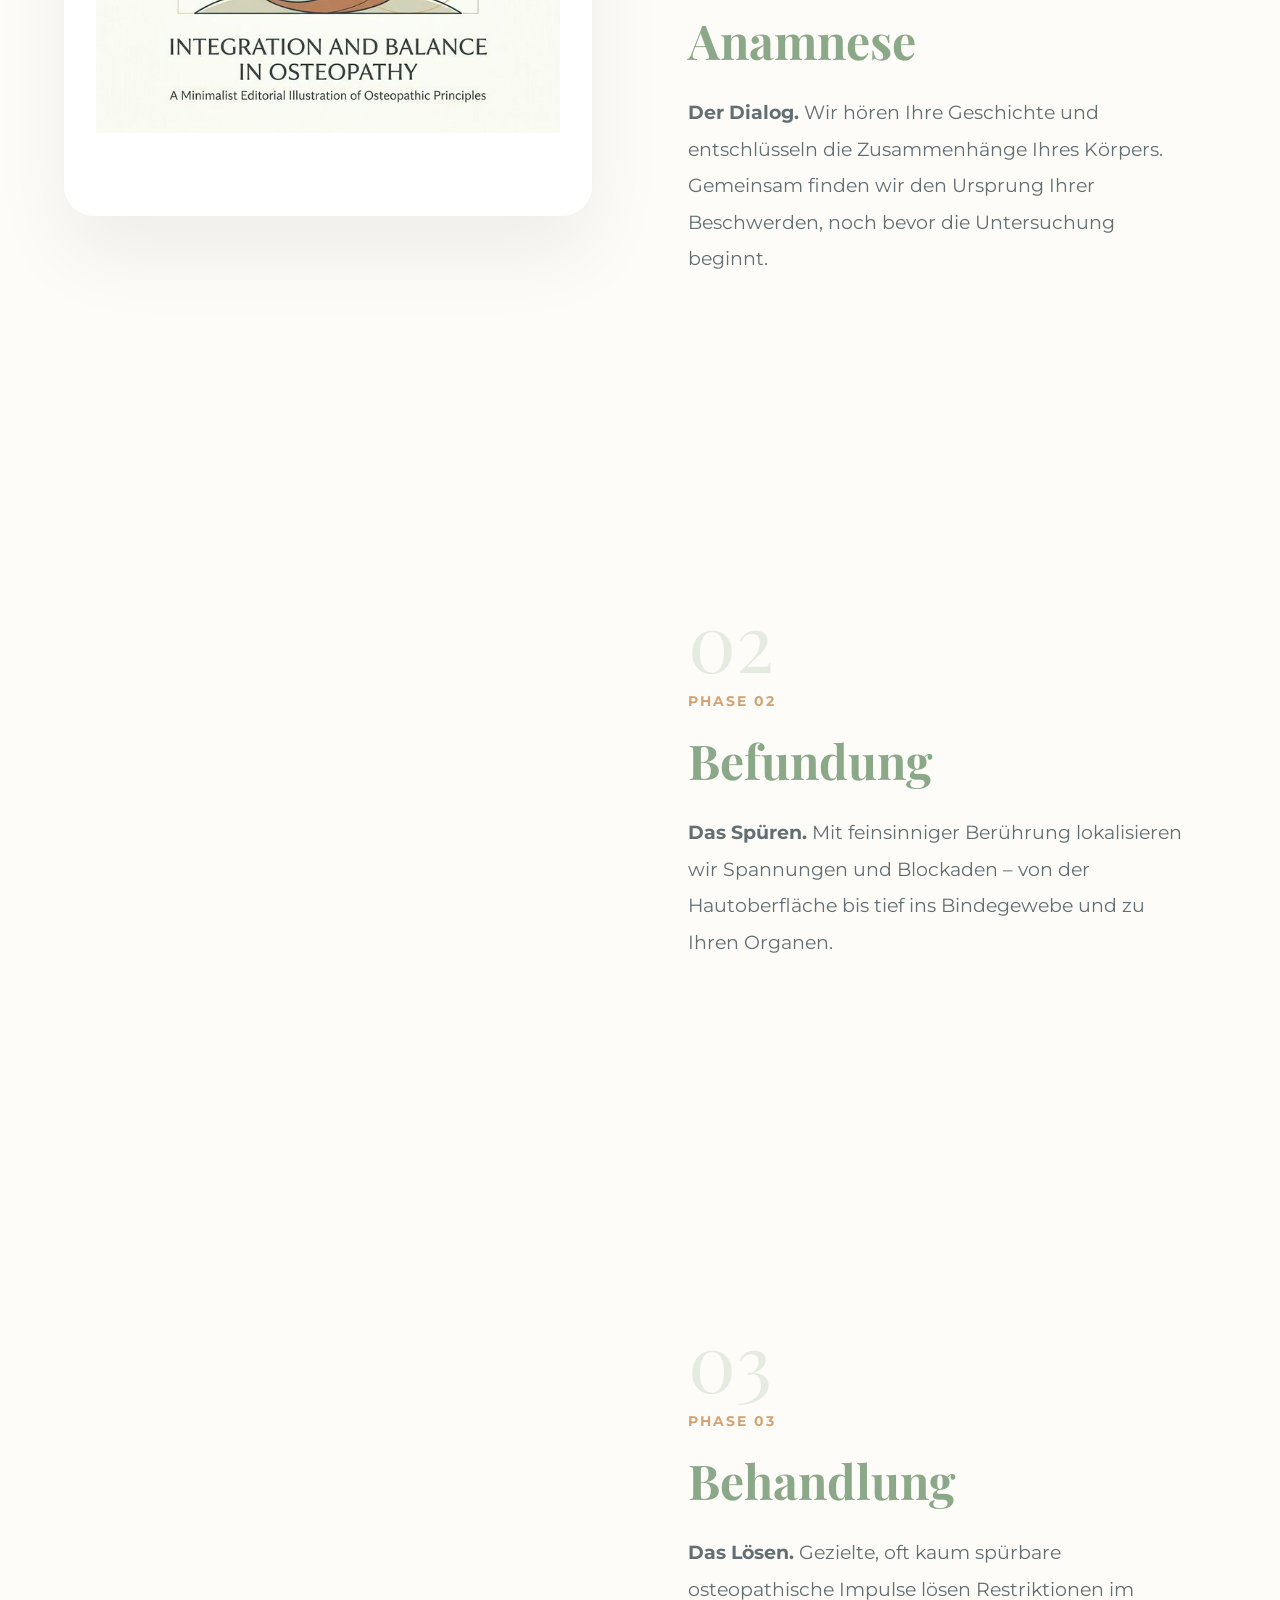
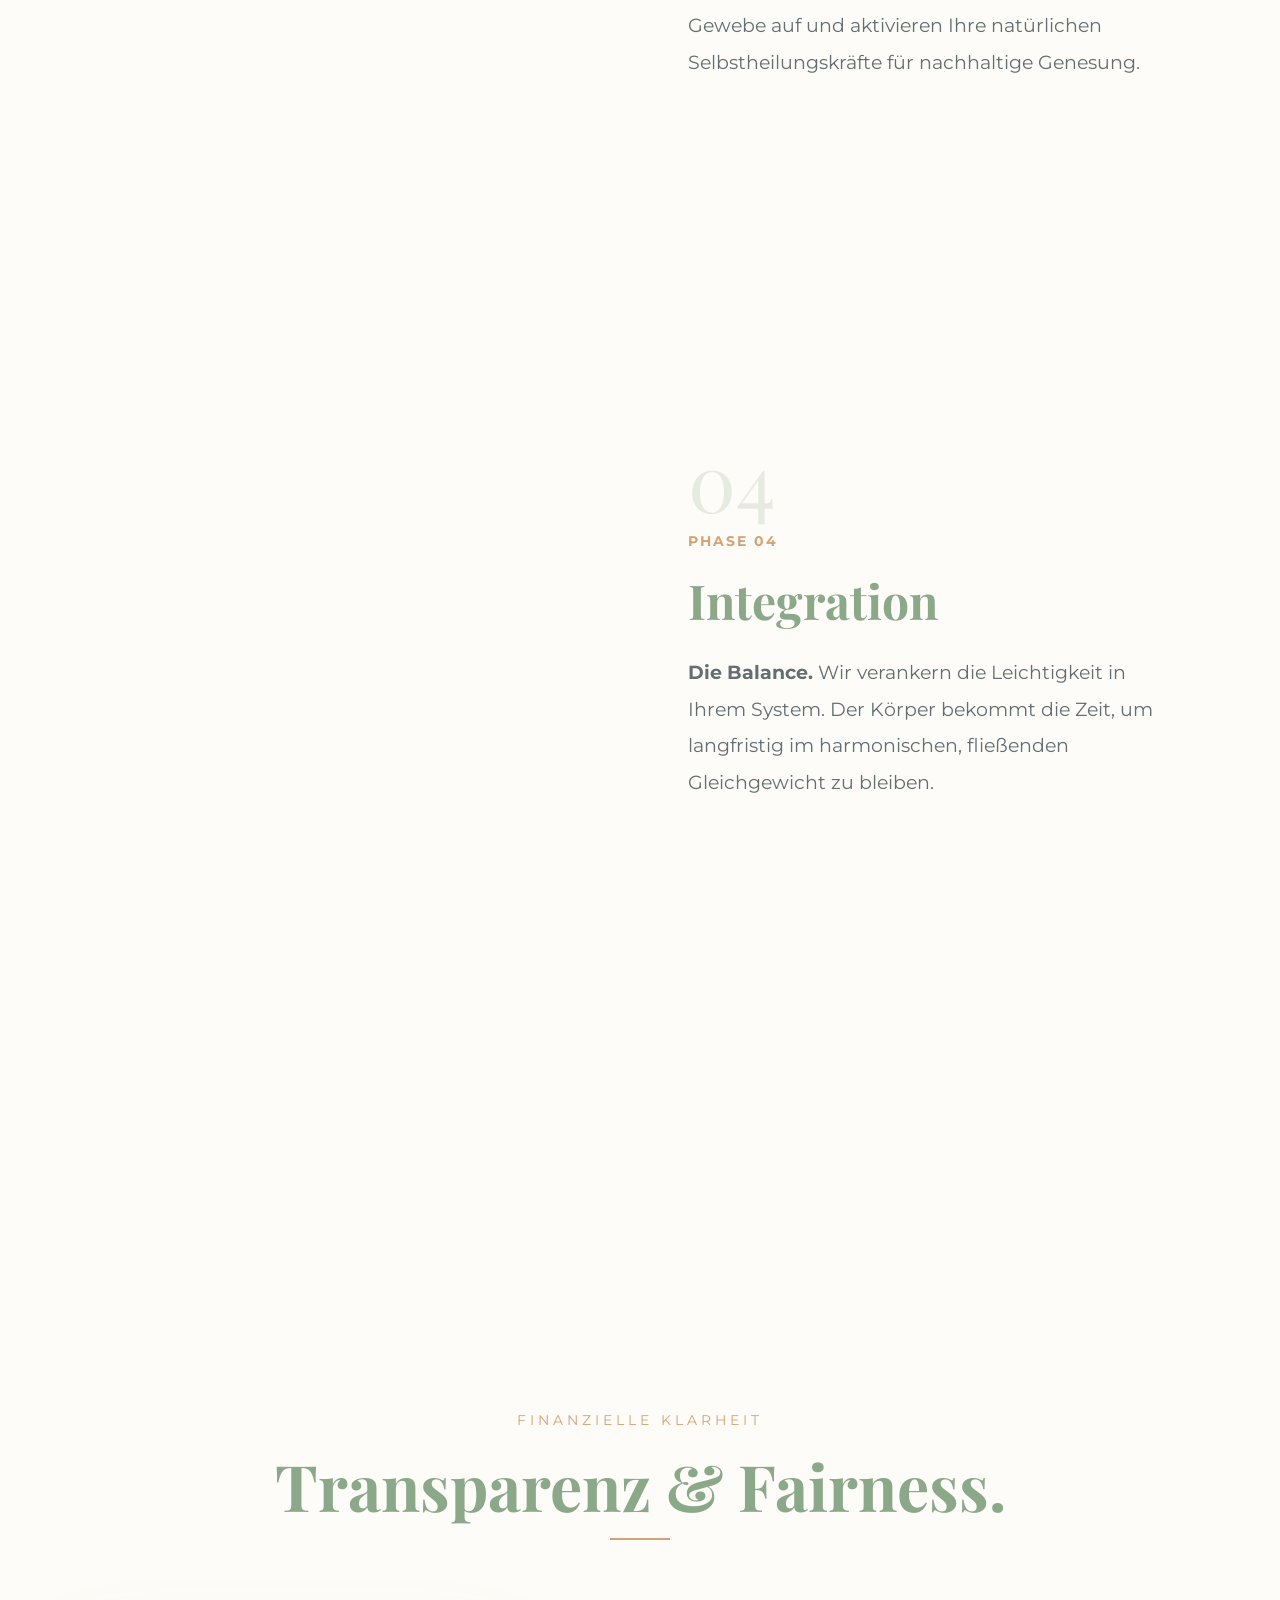
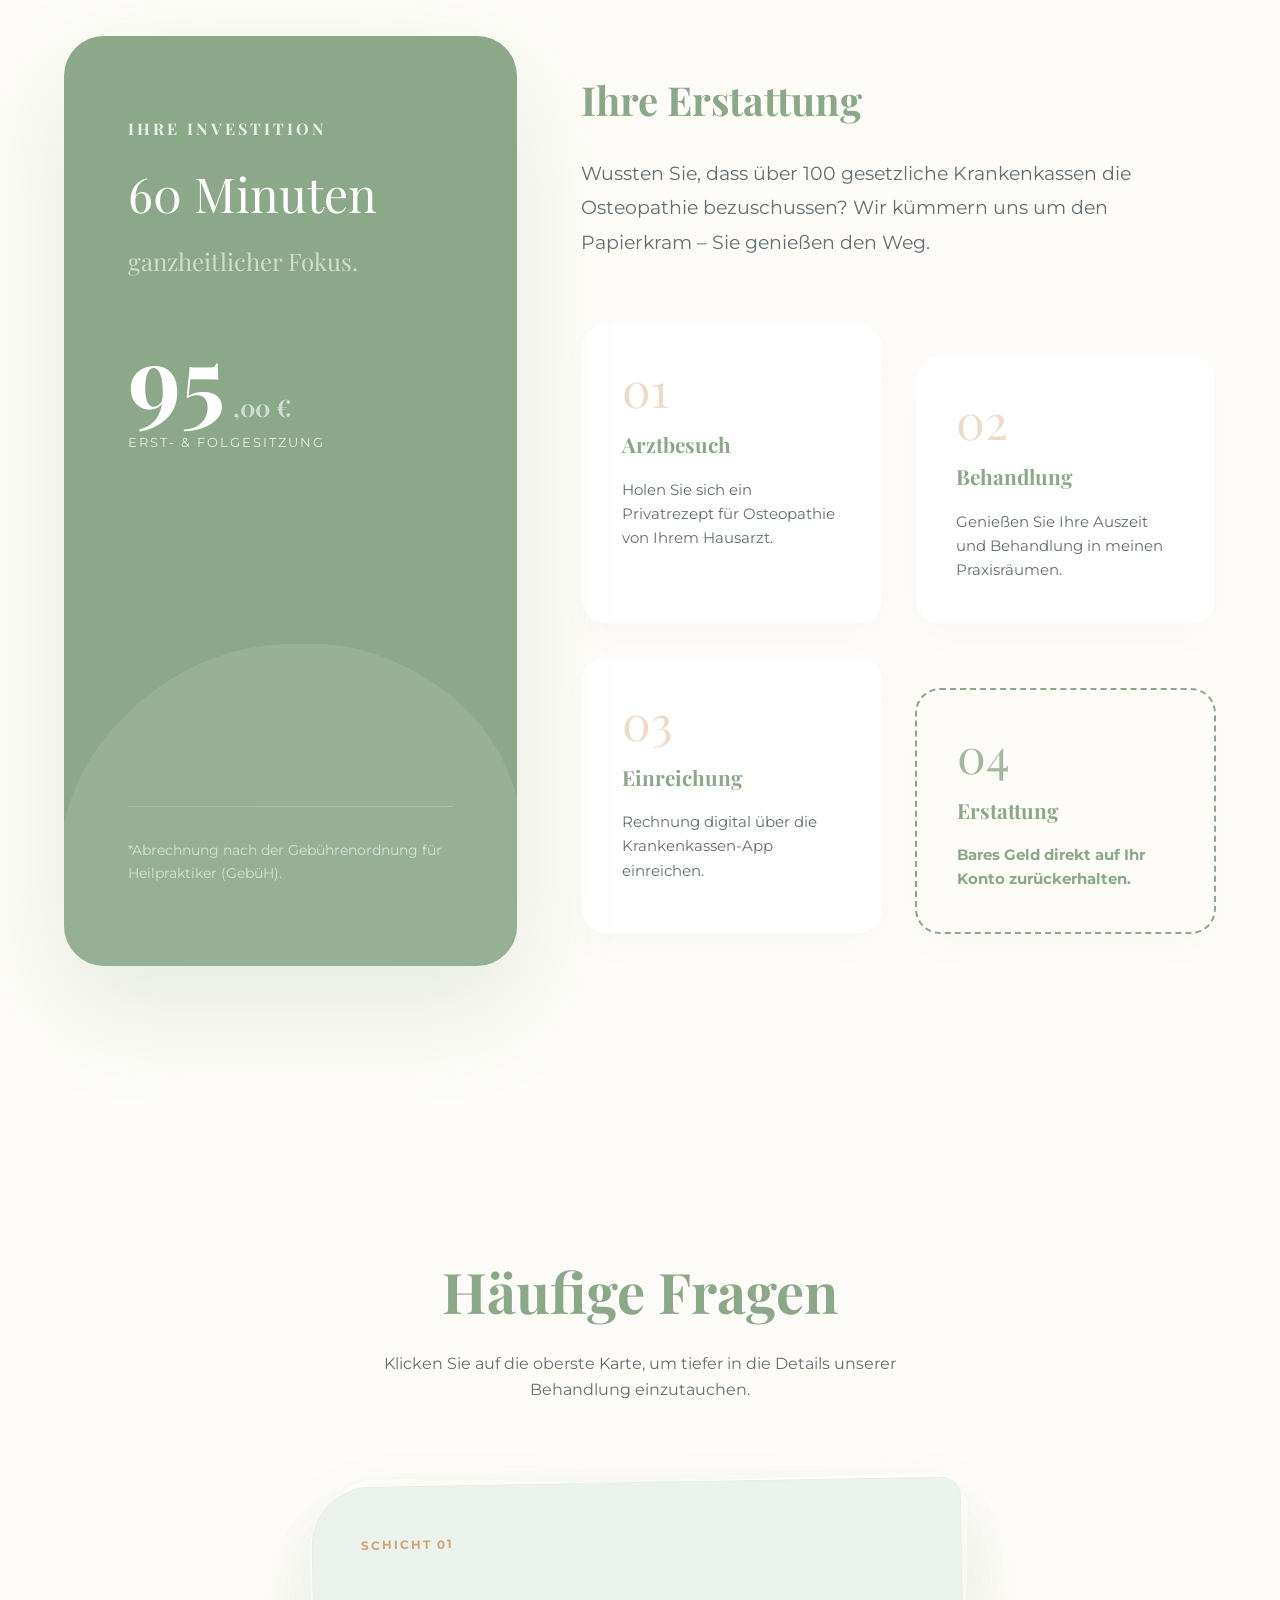
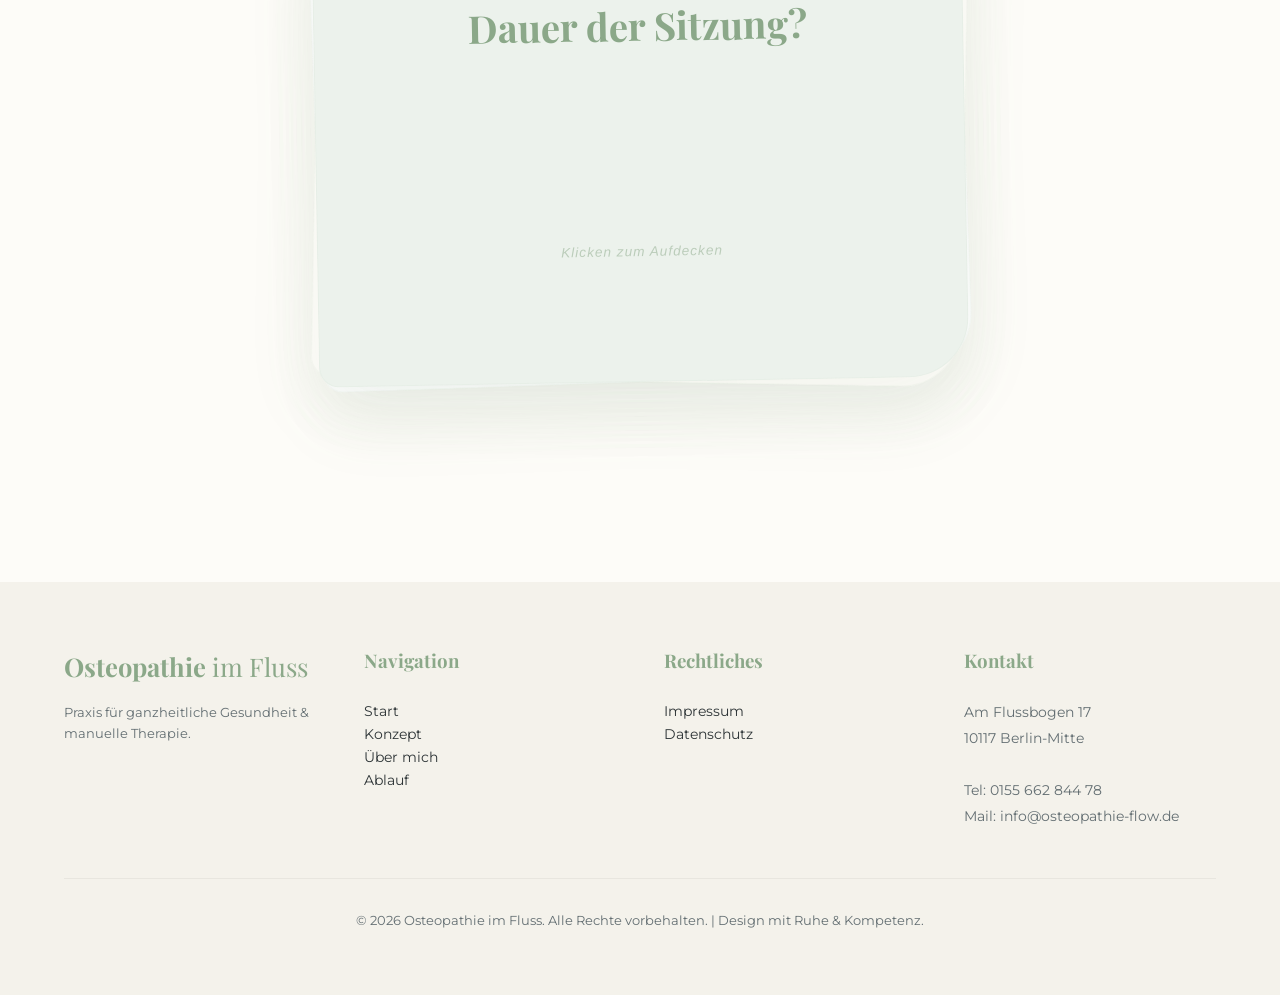
==== commit 1b425712: "Standardize footer navigation labels: Start, Konzept, Über mich, Ablauf" ====
--- a/ablauf-kosten.html
+++ b/ablauf-kosten.html
@@ -88,7 +88,7 @@
 
     <main>
         <!-- CONCEPT HERO (ORBITAL STARFIELD) -->
-        <section class="concept-hero" id="conceptHero" style="justify-content: center; padding: 0 5%;">
+        <section class="concept-hero centered" id="conceptHero">
             <!-- Background Orbit System -->
             <div class="orbital-bg-system" id="orbitalSystem">
                 <div class="orbit-line"></div>
@@ -104,11 +104,11 @@
             <div class="glow-focus-box"></div>
             <div class="starfield-glow"></div>
 
-            <div class="concept-hero-content" style="text-align: center; display: flex; flex-direction: column; align-items: center; max-width: 800px; margin: 0 auto;">
-                <h1 style="text-align: center;"><span style="font-size: 0.5em; display: block; margin-bottom: 0.5rem; opacity: 0.7;">Vom</span> Erstgespräch zur Genesung.</h1>
-                <div class="title-line" style="margin-left: auto; margin-right: auto;"></div>
-                <h2 style="font-family: 'Playfair Display', serif; font-size: 2.5rem; color: var(--primary); margin-top: 2rem; text-align: center;">In 4 Phasen zur Einheit.</h2>
-                <p style="text-align: center; margin: 0 auto;">Wir begleiten Sie auf dem Weg zur harmonischen Balance – transparent, einfühlsam und mit klarem Fokus auf Ihr Wohlbefinden.</p>
+            <div class="concept-hero-content">
+                <h1><span style="font-size: 0.5em; display: block; margin-bottom: 0.5rem; opacity: 0.7;">Vom</span> Erstgespräch zur Genesung.</h1>
+                <div class="title-line"></div>
+                <h2>In 4 Phasen zur Einheit.</h2>
+                <p>Wir begleiten Sie auf dem Weg zur harmonischen Balance – transparent, einfühlsam und mit klarem Fokus auf Ihr Wohlbefinden.</p>
             </div>
         </section>
 
@@ -391,9 +391,9 @@
                 <h3>Navigation</h3>
                 <ul style="font-size: 0.9rem;">
                     <li><a href="index.html">Start</a></li>
-                    <li><a href="was-ist-osteopathie.html">Was ist Osteopathie?</a></li>
+                    <li><a href="was-ist-osteopathie.html">Konzept</a></li>
                     <li><a href="ueber-mich.html">Über mich</a></li>
-                    <li><a href="kontakt.html">Kontakt</a></li>
+                    <li><a href="ablauf-kosten.html">Ablauf</a></li>
                 </ul>
             </div>
             <div class="footer-section">
--- a/style.css
+++ b/style.css
@@ -1108,16 +1108,89 @@
 /* ORBITAL STARFIELD CONCEPT HERO */
 .concept-hero {
     position: relative;
-    height: 100vh;
+    min-height: 100vh;
     width: 100%;
     display: flex;
-    flex-direction: row; /* Text links, Insights rechts */
+    flex-direction: row; /* Text left, Insights right on desktop */
     justify-content: space-between;
     align-items: center;
-    padding: 0 8% 0 0; /* Komplet auf der linken Seite am Rand (0px Padding Links) */
+    padding: 0 8%;
     overflow: hidden;
     background: #FDFCF8; /* Leinen-Beige */
     margin-bottom: 5rem;
+}
+
+@media (max-width: 992px) {
+    .concept-hero {
+        flex-direction: column;
+        justify-content: center;
+        padding: 100px 5% 50px 5%;
+        height: auto;
+        min-height: 100vh;
+    }
+    
+    .concept-hero-content {
+        text-align: center;
+        max-width: 100%;
+        margin-bottom: 4rem;
+        display: flex;
+        flex-direction: column;
+        align-items: center;
+    }
+
+    .concept-hero h1 {
+        text-align: center !important;
+        margin-left: 0 !important;
+        font-size: 3.5rem;
+    }
+
+    .concept-hero h2 {
+        text-align: center !important;
+        font-size: 2.2rem !important;
+    }
+
+    .hero-actions {
+        justify-content: center !important;
+        flex-direction: column;
+        width: 100%;
+        gap: 1rem !important;
+    }
+
+    .hero-actions .cta-button {
+        width: 100%;
+        text-align: center;
+    }
+    
+    .insight-card-container {
+        width: 100%;
+        height: 400px;
+        justify-content: center;
+        margin-top: 2rem;
+    }
+
+    .insight-card {
+        width: 100%;
+        max-width: 380px;
+        position: absolute;
+        left: 50%;
+        transform: translate(-50%, 40px) scale(0.95);
+    }
+
+    .insight-card.active {
+        transform: translate(-50%, 0) scale(1);
+    }
+
+    .insight-element {
+        width: 180px;
+        height: 180px;
+    }
+
+    .insight-card h3 {
+        font-size: 1.8rem;
+    }
+
+    .orbit-line:nth-child(4) { width: 500px; height: 500px; }
+    .starfield-glow { width: 500px; height: 500px; }
 }
 
 .concept-hero::after {
@@ -1255,10 +1328,43 @@
 }
 
 .concept-hero h1 {
-    font-size: clamp(3rem, 8vw, 5rem);
-    line-height: 1.1;
+    font-size: clamp(3rem, 10vw, 5.5rem);
+    line-height: 1.05;
     color: var(--primary);
     margin-bottom: 2rem;
+    text-align: left;
+}
+
+.concept-hero.centered {
+    justify-content: center;
+    padding: 0 5%;
+}
+
+.concept-hero.centered .concept-hero-content {
+    text-align: center;
+    display: flex;
+    flex-direction: column;
+    align-items: center;
+    margin: 0 auto;
+}
+
+.concept-hero.centered h1,
+.concept-hero.centered h2 {
+    text-align: center;
+}
+
+.concept-hero.centered .title-line {
+    margin: 1rem auto 0;
+}
+
+.concept-hero h2 {
+    font-family: 'Playfair Display', serif;
+    font-size: 3.5rem;
+    color: var(--primary);
+    margin-top: 3.5rem;
+    text-align: left;
+    line-height: 1.2;
+    font-weight: 300;
 }
 
 .title-line {
@@ -1271,6 +1377,13 @@
 
 .concept-hero.visible .title-line {
     width: 150px;
+}
+
+.hero-actions {
+    display: flex;
+    justify-content: flex-start;
+    margin-top: 5rem;
+    gap: 2rem;
 }
 
 .concept-hero p {
@@ -1291,3 +1404,108 @@
     z-index: -1;
     transform: translate(-50%, -50%);
 }
+
+/* --- MOBILE OPTIMIZATION --- */
+@media (max-width: 992px) {
+    .concept-hero {
+        flex-direction: column;
+        justify-content: center;
+        padding: 100px 5% 50px 5%;
+        height: auto;
+        min-height: 100vh;
+    }
+    
+    .concept-hero-content {
+        text-align: center;
+        max-width: 100%;
+        margin-bottom: 4rem;
+        display: flex;
+        flex-direction: column;
+        align-items: center;
+    }
+
+    .concept-hero h1 {
+        text-align: center !important;
+        margin-left: 0 !important;
+        font-size: 3rem; /* Slightly smaller for mobile */
+    }
+
+    .concept-hero h2 {
+        text-align: center !important;
+        font-size: 2rem !important;
+        margin-top: 2rem !important;
+    }
+
+    .hero-actions {
+        justify-content: center !important;
+        flex-direction: column;
+        width: 100%;
+        gap: 1rem !important;
+        margin-top: 3rem !important;
+    }
+
+    .hero-actions .cta-button {
+        width: 100%;
+        text-align: center;
+        padding: 1rem !important;
+    }
+    
+    .insight-card-container {
+        width: 100%;
+        height: 480px; /* Increased for longer texts like card 03 */
+        justify-content: center;
+        margin-top: 2rem;
+    }
+
+    .insight-card {
+        width: 100%;
+        max-width: 380px;
+        position: absolute;
+        left: 50%;
+        transform: translate(-50%, 20px) scale(0.95);
+        padding: 0 1rem;
+    }
+
+    .insight-card.active {
+        transform: translate(-50%, 0) scale(1);
+    }
+
+    .insight-card h3 {
+        font-size: 1.6rem;
+        margin-bottom: 0.8rem;
+    }
+    
+    .insight-card p {
+        font-size: 0.95rem;
+        line-height: 1.6;
+    }
+
+    .insight-element {
+        width: 160px;
+        height: 160px;
+        margin-bottom: -1rem;
+    }
+
+    /* Progress Indicator for mobile focus */
+    .insight-card.active::after {
+        content: '';
+        position: absolute;
+        bottom: -20px;
+        left: 20%;
+        width: 60%;
+        height: 2px;
+        background: var(--accent);
+        transform: scaleX(0);
+        transform-origin: left;
+        animation: cardProgress 3s linear;
+        opacity: 0.6;
+    }
+
+    .orbit-line:nth-child(4) { width: 450px; height: 450px; }
+    .starfield-glow { width: 450px; height: 450px; }
+}
+
+@keyframes cardProgress {
+    from { transform: scaleX(0); }
+    to { transform: scaleX(1); }
+}
